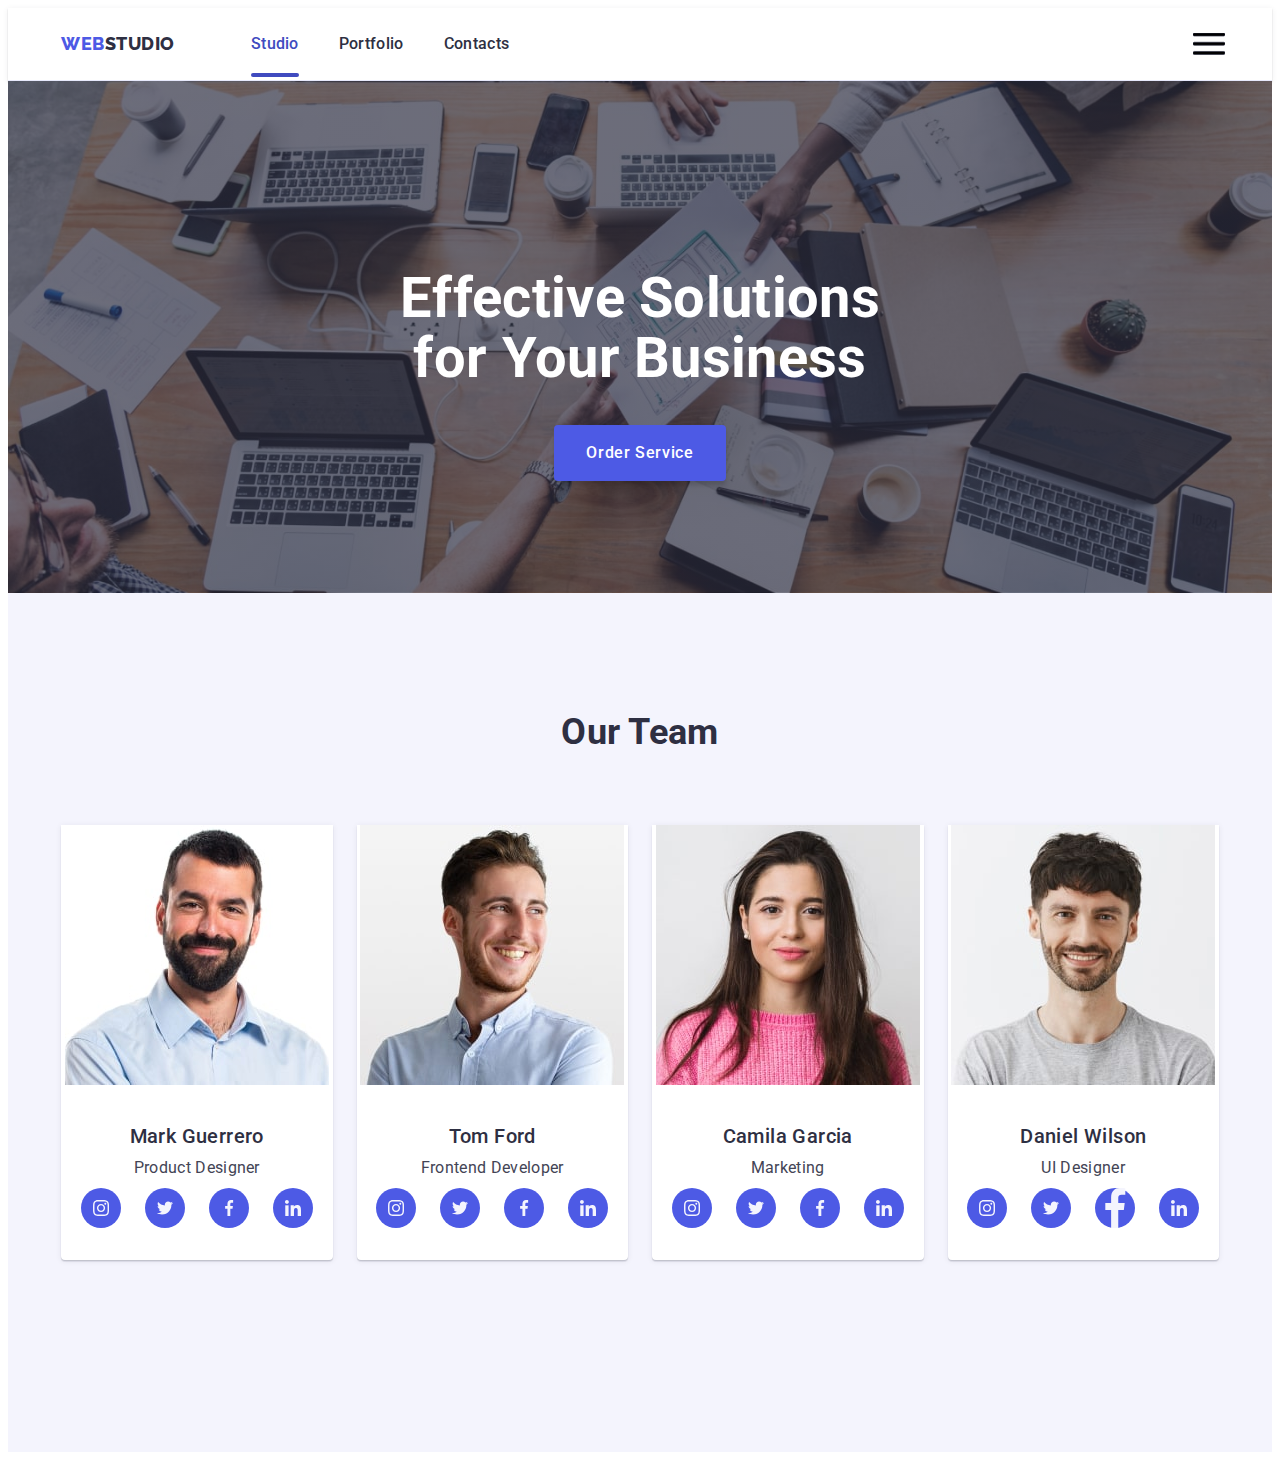
==== index.html @ 3ee85181 "media css" ====
<!DOCTYPE html>
<html lang="en">
    <head>
        <meta charset="UTF-8">
        <meta http-equiv="X-UA-Compatible" content="IE=edge">
        <meta name="viewport" content="width=device-width, initial-scale=1.0">
        <title>WebStudio</title>
        <link rel="stylesheet" href="https://cdnjs.cloudflare.com/ajax/libs/modern-normalize/1.1.0/modern-normalize.min.css" integrity="sha512-wpPYUAdjBVSE4KJnH1VR1HeZfpl1ub8YT/NKx4PuQ5NmX2tKuGu6U/JRp5y+Y8XG2tV+wKQpNHVUX03MfMFn9Q==" crossorigin="anonymous" referrerpolicy="no-referrer">
        <link rel="preconnect" href="https://fonts.googleapis.com">
        <link rel="preconnect" href="https://fonts.gstatic.com" crossorigin>
        <link href="https://fonts.googleapis.com/css2?family=Raleway:wght@800&family=Roboto:wght@400;500;700;900&display=swap"
        rel="stylesheet">
        <link rel="stylesheet" href="./css/stayle.css">
        <link rel="stylesheet" href="./css/media.css">
    </head>
    <body>
    <header class="header">
        <div class="conteiner">
        <nav class="header-menu">
        <a href="./index.html" class="logo link">WEB<span class="logo-second">STUDIO</span></a>
        
        <ul class="header-nav list">
            <li class="header-item"><a href="./index.html" class="header-link link current">Studio</a></li>
            <li class="header-item"><a href="./portfolio.html" class="header-link link">Portfolio</a></li>
            <li class="header-item"><a href="" class="header-link link">Contacts</a></li>
        </ul>
        </nav>
        <address class="address-list">
            <ul class="header-address list">
                <li class="address-link"><a href="mailto:info@devstudio.com" class="address link">info@devstudio.com</a></li>
                <li class="address-link"><a href="tel:+110001111111" class="address link">+11 (000) 111-11-11</a></li>
            </ul>
       
        </address>

        <button type="button" class="mobile-menu-open js-open-menu" aria-expanded="false" aria-controls="mobile-menu">
            <svg class="mobile-menu-open-icon" width="32px" height="22px">
                <use href="./images/symbol-defs.svg#icon-menu-hamburger"></use>
            </svg>
        </button>
    </div>

    <div class="mobile-menu js-menu-container">
        <div class="mobile-menu-container">
            <button class="close-modal js-close-menu">
                <svg class="icon-close" width="8px" height="8px">
                    <use href="./images/symbol-defs.svg#icon-close-black-18dp-2-1"></use>
                </svg>
            </button>
            <ul class="mobile-nav list">
                <li class="mobile-nav-list">
                    <a href="./index.html" class="mobile-nav-link">Studio</a>
                </li>
                <li class="mobile-nav-list">
                    <a href="./portfolio.html" class="mobile-nav-link">Portfolio</a>
                </li>
                <li class="mobile-nav-list">
                    <a href="#" class="mobile-nav-link">Contacts</a>
                </li>
            </ul>
            <div class="mobile-nav-contacts">
                <ul class="mobile-nav-contacts-link list">
                    <li class="mobile-nav-contacts-link-item">
                        <a href="tel:+11(000)111-11-11" class="mobile-nav-phone-link">+11 (000) 111-11-11</a>
                    </li>
                    <li class="mobile-nav-contacts-link-item">
                        <a href="maito:info@devstudio.com" class="mobile-nav-email-link">info@devstudio.com</a>
                    </li>
                </ul>
                <ul class="mobile-nav-social list">
                    <li class="mobile-nav-social-icon">
                        <a href="#" class="mobile-nav-social-link"><svg class="mobile-nav-social-img">
                                <use href="./images/symbol-defs.svg#icon-instagram"></use>
                            </svg></a>
                    </li>
                    <li class="mobile-nav-social-icon">
                        <a href="#" class="mobile-nav-social-link"><svg class="mobile-nav-social-img">
                                <use href="./images/symbol-defs.svg#icon-twitter"></use>
                            </svg></a>
                    </li>
                    <li class="mobile-nav-social-icon">
                        <a href="#" class="mobile-nav-social-link"><svg class="mobile-nav-social-img">
                                <use href="./images/symbol-defs.svg#icon-facebook"></use>
                            </svg></a>
                    </li>
                    <li class="mobile-nav-social-icon">
                        <a href="#" class="mobile-nav-social-link"><svg class="mobile-nav-social-img">
                                <use href="./images/symbol-defs.svg#icon-linkedin"></use>
                            </svg></a>
                    </li>
                </ul>
            </div>
        </div>
       </header>
       <!-- Hero section-->
       <main>
         
        <section class="hero">
            <div class="conteiner hero-conteiner">
             <h1 class="hero-title">Effective Solutions for Your Business</h1>
         <button type="button" data-modal-open class="btn">Order Service</button>
        </div>
        </section>
        <!-- Hero section-->

        <!-- Section 1 -->
  <!-- <section class="features">
    <div class="conteiner">
            <h2 class="visually-hidden">Features</h2>
        <ul class="feature list">
            <li class="feature-list">
               <div class="feature-icon">
                <svg class="feature-icom-list"  width="64" height="64">
                   <use href="./images/symbol-defs.svg#icon-antenna"></use>
               </svg></div> 
                <h3 class="subtitle">Strategy</h3>
                  <p class="text">Our goal is to identify the business
                   problem to walk away with the perfect and creative solution.</p>
            </li>
            <li class="feature-list">
               <div class="feature-icon">
                 <svg class="feature-icom-list" width="64" height="64">
                   <use href="./images/symbol-defs.svg#icon-clock"></use>
                 </svg></div>
                <h3 class="subtitle">Punctuality</h3>
                  <p class="text">Bring the key message to the brand's audience for the best price within the shortest possible time.</p>
                </li>
            <li class="feature-list">
               <div class="feature-icon">
                <svg class="feature-icom-list"  width="64" height="64">
                   <use href="./images/symbol-defs.svg#icon-diagram-1"></use>
                 </svg></div>
                <h3 class="subtitle">Diligence</h3>
                  <p class="text">Research and confirm brands that present the strongest digital growth opportunities and minimize risk.</p>
            </li>
            <li class="feature-list">
               <div class="feature-icon">
                <svg class="feature-icom-list"  width="64" height="64">
                   <use href="./images/symbol-defs.svg#icon-astronaut"></use>
                 </svg></div>
                <h3 class="subtitle">Technologies</h3>
                  <p class="text">Design practice focused on digital experiences. We bring forth a deep passion for problem-solving.</p>
            </li>
        </ul>
    </div>
</section> -->
        <!-- /Section 1 -->

        <!-- Section 2 -->
        <!-- <section class="functions">
            <div class="conteiner">
    <h2 class="title">What are we doing</h2>
    <ul class="functions-list list">
        <li>
            <img 
                srcset="./images/img-1-section-2-2x.jpg 2x"
                src="./images/img-1-section-2.jpg"
                alt="Screen"
                width="360"
                height="300">
        </li>

        <li>
            <img 
                srcset="./images/img-2-section-2-2x.jpg 2x"
                src="./images/img-2-section-2.jpg"
                alt="Chat"
                width="360"
                height="300">
        </li>
        <li>
            <img 
                srcset="./images/img-3-section-2-2x.jpg 2x"
                src="./images/img-3-section-2.jpg" 
                alt="Laptop"
                width="360"
                height="300">
        </li>
    </ul>
</div>
</section> -->
 <!-- /Section 2 -->
  
 <!-- Sectiom 3 -->
<section class="team">
    <div class="conteiner conteiner-sm">
<h2 class="team-title">Our Team</h2>
  <ul class="team-list list">

    <li class="team-item">
        <img
        srcset="./images/img-team-Marc.jpg 1x,
         ./images/img-team-Marc-2x 2x"
        src="./images/img-team-Marc.jpg"
        alt="Marc"
        width="264">
       <div class="team-sizes">
        <h3 class="subtitle">Mark Guerrero</h3>
        <p class="text">Product Designer</p>

        <ul class="social-list list">
            <li class="social-list-item">
                <a href="" class="social-list-link">
                    <svg class="social-list-icon" width="16" height="16">
                        <use href="./images/symbol-defs.svg#icon-instagram"></use>
                    </svg>
                </a>
            </li>
            <li class="social-list-item">
                <a href="" class="social-list-link">
                    <svg class="social-list-icon" width="16" height="16">
                        <use href="./images/symbol-defs.svg#icon-twitter"></use>
                    </svg>
                </a>
            </li>
            <li class="social-list-item">
                <a href="" class="social-list-link">
                    <svg class="social-list-icon" width="16" height="16">
                        <use href="./images/symbol-defs.svg#icon-facebook"></use>
                    </svg>
                </a>
            </li>
            <li class="social-list-item">
                <a href="" class="social-list-link">
                    <svg class="social-list-icon" width="16" height="16">
                        <use href="./images/symbol-defs.svg#icon-linkedin"></use>
                    </svg>
                </a>
            </li>
        </ul>
    </div>
    </li>

    <li class="team-item">
        <img
        srcset="./images/img-team-Tom.jpg 1x,
         ./images/img-team-Tom-2x.jpg 2x"
         src="./images/img-team-Tom.jpg" alt="Tom" width="264">
        <div class="team-sizes">
            <h3 class="subtitle">Tom Ford</h3>
        <p class="text">Frontend Developer</p>
       <ul class="social-list list">
            <li class="social-list-item">
                <a href="" class="social-list-link">
                    <svg class="social-list-icon" width="16" height="16">
                        <use href="./images/symbol-defs.svg#icon-instagram"></use>
                    </svg>
                </a>
            </li>
            <li class="social-list-item">
                <a href="" class="social-list-link">
                    <svg class="social-list-icon" width="16" height="16">
                        <use href="./images/symbol-defs.svg#icon-twitter"></use>
                    </svg>
                </a>
            </li>
            <li class="social-list-item">
                <a href="" class="social-list-link">
                    <svg class="social-list-icon" width="16" height="16">
                        <use href="./images/symbol-defs.svg#icon-facebook"></use>
                    </svg>
                </a>
            </li>
            <li class="social-list-item">
                <a href="" class="social-list-link">
                    <svg class="social-list-icon" width="16" height="16">
                        <use href="./images/symbol-defs.svg#icon-linkedin"></use>
                    </svg>
                </a>
            </li>
        </ul> 
    </div>
    </li>

    <li class="team-item">
        <img
        srcset="./images/img-team-Camila.jpg 1x,
         ./images/img-team-Camila-2x.jpg 2x"
         src="./images/img-team-Camila.jpg" alt="Camila" width="264">
        <div class="team-sizes">
            <h3 class="subtitle">Camila Garcia</h3>
        <p class="text">Marketing</p>
        <ul class="social-list list">
            <li class="social-list-item">
                <a href="" class="social-list-link">
                    <svg class="social-list-icon" width="16" height="16">
                        <use href="./images/symbol-defs.svg#icon-instagram"></use>
                    </svg>
                </a>
            </li>
            <li class="social-list-item">
                <a href="" class="social-list-link">
                    <svg class="social-list-icon" width="16" height="16">
                        <use href="./images/symbol-defs.svg#icon-twitter"></use>
                    </svg>
                </a>
            </li>
            <li class="social-list-item">
                <a href="" class="social-list-link">
                    <svg class="social-list-icon" width="16" height="16">
                        <use href="./images/symbol-defs.svg#icon-facebook"></use>
                    </svg>
                </a>
            </li>
            <li class="social-list-item">
                <a href="" class="social-list-link">
                    <svg class="social-list-icon" width="16" height="16">
                        <use href="./images/symbol-defs.svg#icon-linkedin"></use>
                    </svg>
                </a>
            </li>
        </ul>
    </div>
    </li>

    <li class="team-item">
        <img 
        srcset="./images/img-team-Daniel-2x.jpg 2x"
        src="./images/img-team-Daniel.jpg" alt="Daniel" width="264">
        <div class="team-sizes">
            <h3 class="subtitle">Daniel Wilson</h3>
            <p class="text">UI Designer</p>
           <ul class="social-list list">
            <li class="social-list-item">
                <a href="" class="social-list-link">
                    <svg class="social-list-icon" width="16" height="16">
                        <use href="./images/symbol-defs.svg#icon-instagram"></use>
                    </svg>
                </a>
            </li>
            <li class="social-list-item">
                <a href="" class="social-list-link">
                    <svg class="social-list-icon" width="16" height="16">
                        <use href="./images/symbol-defs.svg#icon-twitter"></use>
                    </svg>
                </a>
            </li>
            <li class="social-list-item">
                <a href="" class="social-list-link">
                    <svg class="social-list-icon"  width="104" height="56">
                        <use href="./images/symbol-defs.svg#icon-facebook"></use>
                    </svg>
                </a>
            </li>
            <li class="social-list-item">
                <a href="" class="social-list-link">
                    <svg class="social-list-icon" width="16" height="16">
                        <use href="./images/symbol-defs.svg#icon-linkedin"></use>
                    </svg>
                </a>
            </li>
        </ul>
        </div>
    </li>
    
  </ul>
</div>
  </section>
  <!-- /Sectiom 3 -->
  
  <!-- Section 4 -->
<!-- <section  class="section-customers">
    <div class="conteiner">
        <h2 class="title-customers">Customers</h2>
        <ul class="customers-list list">
            <li class="customers-logo">
                <a href="" class="customers-link" target="blank"
                rel="noopener nofollow noreferrer">
                <svg class="logo-link" width="104" height="56">
                    <use href="./images/symbol-defs.svg#icon-Logo1"></use>
                </svg></a>
            </li>
            <li class="customers-logo">
                <a href="" class="customers-link" target="blank"
                rel="noopener nofollow noreferrer">
                <svg class="logo-link" width="104" height="56">
                    <use href="./images/symbol-defs.svg#icon-Logo2"></use>
                </svg></a>
            </li>
            <li class="customers-logo">
                <a href="" class="customers-link" target="blank"
                rel="noopener nofollow noreferrer">
                <svg class="logo-link" width="104" height="56">
                    <use href="./images/symbol-defs.svg#icon-Logo3"></use>
                </svg></a>
            </li>
            <li class="customers-logo">
                <a href="" class="customers-link" target="blank"
                rel="noopener nofollow noreferrer">
                <svg class="logo-link" width="104" height="56">
                    <use href="./images/symbol-defs.svg#icon-Logo4"></use>
                </svg></a>
            </li>
            <li class="customers-logo">
                <a href="" class="customers-link" target="blank"
                rel="noopener nofollow noreferrer">
                <svg class="logo-link" width="104" height="56">
                    <use href="./images/symbol-defs.svg#icon-Logo5"></use>
                </svg></a>
            </li>
            <li class="customers-logo">
                <a href="" class="customers-link" target="blank"
                rel="noopener nofollow noreferrer">
                <svg class="logo-link" width="104" height="56">
                    <use href="./images/symbol-defs.svg#icon-Logo6"></use>
                </svg></a>
            </li>
        </ul>
    </div>
</section>  -->

   <!-- /Section 4 -->
</main>

<!-- <footer class="footer">
    <div class="conteiner footer-container">
       <div class="conteiner-footer-logo">

        <a href="./index.html" class="logo-footer link">WEB<span class="logo-footer-second link">STUDIO</span></a>
        <p class="footer-text">Increase the flow of 
            customers and sales for your business with
            digital marketing & growth solutions.</p>
        </div>
    <div class="social-media-footer">
        <p class="social-title">Social media</p>

          <ul class="social-list-footer list">
            <li class="social-footer-item">
                <a href="" class="social-footer-link">
                    <svg class="social-footer-icon" width="24" height="24">
                        <use href="./images/symbol-defs.svg#icon-instagram"></use>
                    </svg>
                </a>
            </li>
            <li class="social-footer-item">
                <a href="" class="social-footer-link">
                    <svg class="social-footer-icon" width="24" height="24">
                        <use href="./images/symbol-defs.svg#icon-twitter"></use>
                    </svg>
                </a>
            </li>
            <li class="social-footer-item">
                <a href="" class="social-footer-link">
                    <svg class="social-footer-icon" width="24" height="24">
                        <use href="./images/symbol-defs.svg#icon-facebook"></use>
                    </svg>
                </a>
            </li>
            <li class="social-footer-item">
                <a href="" class="social-footer-link">
                    <svg class="social-footer-icon" width="24" height="24">
                        <use href="./images/symbol-defs.svg#icon-linkedin"></use>
                    </svg>
                </a>
             </li>
           </ul>
          </div>
          <div class="footer-form-field">
          
            <p class="footer-form-title">Subscribe</p>
            
            <form class="footer-form">
                <input type="email"
                name="user-email"
                id="user-email"
                class="footer-form-input"
                placeholder="E-mail">
                <button type="submit"
                class="subscribe-submit">
            Subscribe
        <svg class="subscride-icon" width="24" height="24">
            <use href="./images/symbol-defs.svg#icon-icon-subscribe"></use>
        </svg></button>
        </form>
            </div>
          
         </div>
        
       </footer> -->
     <!-- <div class="backdrop is-hidden" data-modal>
        <div class="modal">
       <button type="button" data-modal-close class="modal-close">
        <svg class="icon-close" width="8" height="8">
            <use href="./images/symbol-defs.svg#icon-close-black-18dp-2-1"></use>
        </svg>
       </button>
    <p class="modal-title">Leave your contacts and we will call you back</p>
      <form class="modal-form form">

        <label class="form-label">
         <span class="modal-form-input-desc">Name</span>
         <span class="modal-input-wrapper">
          <input type="text"
          class="form-input"
          name="user-name"
          required
          minlength="2"
          pattern="^[a-zA-Zа-яА-ЯіІїЇ]+$">
          <svg class="form-input-icon" width="18" height="18">
            <use href="./images/symbol-defs.svg#icon-frame"></use>
           </svg></span>
       </label>

        <label class="form-label">
         <span class="modal-form-input-desc">Phone</span>
         <span class="modal-input-wrapper">
          <input type="tel"
           class="form-input"
           name="user-phone"
           pattern="[0-9]{3}-[0-9]{3}-[0-9]"
           title="xxx-xxx-xx-xx"
           required>
            <svg class="form-input-icon" width="18" height="18">
            <use href="./images/symbol-defs.svg#icon-phone-form"></use>
           </svg></span>
          
      </label>

       <label class="form-label">
        <span class="modal-form-input-desc">Email</span>
        <span class="modal-input-wrapper">
       <input type="email"
       class="form-input"
       name="user-email"
       required>
       <svg class="form-input-icon" width="18" height="18">
            <use href="./images/symbol-defs.svg#icon-email-form"></use>
           </svg></span>
        </label>

    <label class="modfl-form-field">
      <span class="modal-form-input-desc">Comment</span>
       <textarea
       name="user-message"
       class="modal-form-message"
       placeholder="Text input"></textarea>
    </label>
        
        <input id="user-policy" type="checkbox"
        class="modal-form-check visually-hidden"
        name="user-policy">
        <label for="user-policy"
        class="modal-form-check-desc">I accept the terms and conditions of the&nbsp;<a class="modal-police-box" href="#">Privacy Policy</a></label>

       <button type="submit" class="form-btn btn">Send</button>
    </form>
      
      </div>
    </div> -->
    <script src="./js/mobile-menu.js"></script>
     <script src="./js/modal.js"></script> 



    </body>
</html>
---- css/stayle.css ----
:root {
    --title-text-color: #2E2F42;
    --body-text-color: #434455;
    --active-color: #4D5AE5;
    --acsent-color: #404BBF;
    --white-text-color: #ffffff;
    --cornflawer-color: #E7E9FC;
    --cloud-color: #F4F4FD;
    --light-slate: #8E8F99;
    --success-color: #31D0AA;
    --dairy-color: #FCFCFC;
    --secondary-font: 'Raleway', sans-serif;
    --basic-margin-text: 8px;
    --basic-gap: 24px;
    --transition-main: 250ms;
}

h1,
h2,
h3,
h4,
h5,
h6,
p {
    margin: 0;
}

ul {
    margin: 0;
    padding: 0;
}

body {
    font-family: 'Roboto', sans-serif;
    background-color: var(--white-text-color);
    font-size: 16px;
    line-height: 1.5;
    letter-spacing: 0.02em;
    color: var(--title-text-color);
}

.conteiner {
    width: 100%;
    /* width: 1158px; */
    margin: 0 auto;
    padding-left: 15px;
    padding-right: 15px;
}

.list {
    list-style: none;
}

.link {
    text-decoration: none;
}

/* Header */

.header-link {
    color: var(--title-text-color);
    font-weight: 500;
    padding: 24px 0;
    position: relative;
    transition: color var(--transition-main) cubic-bezier(0.4, 0, 0.2, 1);
}

.header-link.current::after {
    content: '';
    width: 100%;
    height: 4px;
    background: var(--acsent-color);
    border-radius: 2px;
    position: absolute;
    bottom: 0;
    left: 0;
}

.header {
    background-color: var(--white-text-color);
    border-bottom: 1px solid var(--cornflawer-color);
    padding: 24px 0;
    box-shadow: 0px 2px 1px rgba(46, 47, 66, 0.08),
        0px 1px 1px rgba(46, 47, 66, 0.16),
        0px 1px 6px rgba(46, 47, 66, 0.08);
}

.header .conteiner {
    display: flex;
}

.header-menu {
    display: flex;
    align-items: center;
    margin-right: auto;
}

.header-nav,
.address-link {
    display: none;
  
}

.header-menu .logo {
    font-family: 'Raleway';
    font-weight: 800;
    font-size: 18px;
    line-height: 1.3;
    letter-spacing: 0.03em;
    text-transform: uppercase;
    color: var(--active-color);
    margin-right: 76px;
}

.logo-second {
    color: var(--title-text-color);
}

.header-item {}


.mobile-menu {
    position: fixed;
    width: 100%;
    height: 100%;
    top: 0;
    left: 0;
    z-index: 1000;
    padding: 40px;
    opacity: 0;
    visibility: hidden;
    pointer-events: none;
    background-color: var(--white-text-color);
    box-shadow: 0px 2px 1px rgba(46, 47, 66, 0.08),
      0px 1px 1px rgba(46, 47, 66, 0.16), 0px 1px 6px rgba(46, 47, 66, 0.08);
    transition: opacity var(--transition-main);
  }

  .close-modal {
    display: block;
    margin-left: auto;
    margin-bottom: 16px;
    border-radius: 50%;
    border: 1px solid rgba(0, 0, 0, 0.1);
  }
  
  .mobile-nav {
    margin-bottom: 284px;
  }

  .mobile-nav-list:not(:last-child) {
    margin-bottom: 40px;
  }

  .mobile-menu-open {
    display: block;
    margin-left: auto;
    border: none;
    background: transparent;
    width: 32px;
    height: 22px;
  }

  .mobile-menu-open-icon {
    stroke: var(--title-text-color);
  }

  .mobile-nav-link {
    color: var(--title-text-color);
    font-weight: 700;
    font-size: 36px;
    line-height: 1.11;
    text-transform: capitalize;
    text-decoration: none;
  }
  
  .mobile-nav-contacts {
    margin-top: auto;
  }
  
  .mobile-nav-phone-link {
    color: var(--active-color);
    font-weight: 500;
    font-size: 30px;
    line-height: 1.11;
    text-transform: capitalize;
    text-decoration: none;
  }
  
  .mobile-nav-phone-link:hover,
  .mobile-nav-phone-link:focus,
  .mobile-nav-phone-link:active {
    color: var(--acsent-color);
  }
  
  .mobile-nav-email-link {
    font-weight: 500;
    font-size: 20px;
    letter-spacing: 0.02em;
    line-height: 1.2;
      color: var(--body-text-color);
      text-decoration: none;
  }
  
  .mobile-nav-contacts-link-item:last-child {
    margin-top: 40px;
  }
  
  .mobile-nav-social {
    display: flex;
    align-items: center;
    margin-top: 48px;
    column-gap: 12%;
  }
  
  .mobile-nav-social-img {
    width: 24px;
    height: 24px;
    fill: var(--cloud-color);
  }
  
  .mobile-nav-social-icon {
    width: 40px;
    height: 40px;
  }
  
  .mobile-nav-social-link {
    display: flex;
    justify-content: center;
    align-items: center;
    background-color: var(--active-color);
    width: 100%;
    height: 100%;
    border-radius: 50%;
    transition: background-color var(--active-color);
  }
  
  .mobile-nav-social-link:hover,
  .mobile-nav-social-link:focus,
  .mobile-nav-social-link:active {
    background-color: var(--acsent-color);
  }
  
  .is-open {
    opacity: 1;
    visibility: visible;
    pointer-events: auto;
  }

/* Hero section */

.hero {
    background-color: var(--title-text-color);
    background-image: linear-gradient(rgba(46, 47, 66, 0.7), rgba(46, 47, 66, 0.7)),
        url(../images/bghero-mob.jpg);
    /* max-width: 1440px; */
    background-repeat: no-repeat;
    background-position: center;
    background-size: cover;
    padding-top: 112px;
    padding-bottom: 112px;
    margin-left: auto;
    margin-right: auto;
    /* padding: 188px 0; */
}

@media (min-device-pixel-ratio: 2),
(min-resolution: 192dpi),
(min-resolution: 2dppx) {
    .hero {
        background-image: linear-gradient(rgba(46, 47, 66, 0.7), rgba(46, 47, 66, 0.7)),
            url(../images/bghero-mob-2x.jpg);
    }
}

.hero-conteiner {}

.hero-title {
    max-width: 320px;
    /* width: 496px; */
    font-weight: 700;
    font-size: 36px;
    /* font-size: 56px; */
    line-height: 1.11;
    /* line-height: 1.07; */
    text-align: center;
    color: var(--white-text-color);
    margin-bottom: 72px;
    /* margin-bottom: 48px; */
    margin-right: auto;
    margin-left: auto;
}

/* Batton */

.btn {
    min-width: 169px;
    min-height: 56px;
    font-family: inherit;
    font-weight: 500;
    font-size: 16px;
    line-height: 1.5;
    display: flex;
    align-items: center;
    letter-spacing: 0.04em;
    background: var(--active-color);
    color: var(--white-text-color);
    cursor: pointer;
    box-shadow: 0px 4px 4px rgba(0, 0, 0, 0.15);
    border-radius: 4px;
    border: transparent;
    padding: 16px 32px;
    display: block;
    margin-right: auto;
    margin-left: auto;
    transition-property: background;
    transition-duration: var(--transition-main);
    transition-timing-function: cubic-bezier(0.4, 0, 0.2, 1);

}

.hero .btn:hover,
.hero .btn:focus {
    background: var(--acsent-color);
}

/* Section 1 */

.features {
    padding: 120px 0;
}

.features .conteiner {
    margin-left: auto;
    margin-right: auto;
}

.feature-icon {
    height: 112px;
    background-color: var(--cloud-color);
    display: flex;
    justify-content: center;
    align-items: center;
    border-radius: 4px;
    margin-bottom: var(--basic-margin-text);
}

.feature-icom-list {}

.visually-hidden {
    position: absolute;
    width: 1px;
    height: 1px;
    margin: -1px;
    border: 0;
    padding: 0;
    white-space: nowrap;
    clip-path: inset(100%);
    clip: rect(0 0 0 0);
    overflow: hidden;
}

.feature {
    display: flex;
    gap: var(--basic-gap);
}

.feature>.feature-list {
    flex-basis: calc(100% / 4);
}

.feature .subtitle {
    font-weight: 500;
    font-size: 20px;
    line-height: 1.2;
    color: var(--title-text-color);
    margin-bottom: var(--basic-margin-text);
}

.feature .text {
    color: var(--body-text-color);
}

/* Section 2 */

.functions {
    padding-bottom: 120px;
}

.functions-list {
    display: flex;
    gap: var(--basic-gap);
    max-width: 100%;
    height: auto;
}

.functions .title {
    margin-bottom: 72px;
    font-weight: 700;
    font-size: 36px;
    line-height: 1.1;
    text-align: center;
    letter-spacing: 0.02em;
    text-transform: capitalize;
    color: var(--title-text-color);
}

/* Section 3 */

.team {
    background-color: var(--cloud-color);
    padding-top: 96px;
    padding-bottom: 96px;
}

.conteiner-sm {
    width: 294px;
}

.team-title {
    margin-bottom: 72px;
    font-weight: 700;
    font-size: 36px;
    line-height: 1.11;
    text-align: center;
}

.team-list {
    width: 100%;
    display: flex;
    flex-wrap: wrap;
    text-align: center;
}

.team-item {
    background: var(--white-text-color);
    width: 100%; 
    margin-bottom: 72px;
    box-shadow: 0px 1px 6px rgba(46, 47, 66, 0.08), 0px 1px 1px rgba(46, 47, 66, 0.16), 0px 2px 1px rgba(46, 47, 66, 0.08);
    border-radius: 0px 0px 4px 4px;

}

.team-sizes {
    padding-top: 32px;
    padding-bottom: 32px;
}

.social-list {
    display: flex;
    justify-content: center;
    gap: var(--basic-gap);
}

.social-list-link {
    display: flex;
    justify-content: center;
    align-items: center;
    width: 40px;
    height: 40px;
    border-radius: 50%;
    background-color: var(--active-color);
    transition-property: background-color;
    transition-duration: var(--transition-main);
    transition-timing-function: cubic-bezier(0.4, 0, 0.2, 1);
}

.social-list-link:hover,
.social-list-link:focus {
    background-color: var(--acsent-color);
}

.social-list-icon {
    fill: var(--white-text-color);
}

.team-list .subtitle {
    margin-bottom: var(--basic-margin-text);
    font-weight: 500;
    font-size: 20px;
    line-height: 1.2;
    text-align: center;
    letter-spacing: 0.02em;
    color: var(--title-text-color);
}

.team-list .text {
    color: var(--body-text-color);
    margin-bottom: var(--basic-margin-text);
}

/* Section 4 */

.section-customers {
    padding-top: 120px;
    padding-bottom: 120px;
}

.conteiner {}

.title-customers {
    margin-bottom: 72px;
    font-weight: 700;
    font-size: 36px;
    line-height: 1.11;
    text-align: center;
    text-transform: capitalize;
}

.customers-list {
    display: flex;
    justify-content: center;
    align-items: center;
    gap: var(--basic-gap);
}

.customers-logo {
    width: 168px;
    height: 88px;
}

.customers-link {
    display: flex;
    justify-content: center;
    align-items: center;
    width: 100%;
    height: 100%;
    border: 1px solid var(--light-slate);
    border-radius: 4px;
    color: var(--light-slate);
    transition-property: border-color, color;
    transition-duration: var(--transition-main);
    transition-timing-function: cubic-bezier(0.4, 0, 0.2, 1);
}

.customers-link:is(:hover, :focus) {
    border-color: var(--acsent-color);
    color: var(--acsent-color)
}

.logo-link {
    fill: currentColor;
}

/* Footer */

.footer {
    background-color: var(--title-text-color);
    padding-top: 100px;
    padding-bottom: 100px;
}

.conteiner-footer-logo {}

.footer-container {
    display: flex;
}

.logo-footer {
    display: inline-block;
    font-family: 'Raleway';
    font-weight: 800;
    font-size: 18px;
    line-height: 1.3;
    letter-spacing: 0.03em;
    text-transform: uppercase;
    color: var(--active-color);
    margin-bottom: 16px;
}

.logo-footer-second {
    color: var(--cloud-color);
}

.footer-text {
    color: var(--cornflawer-color);
    max-width: 264px;
}

/* Footer social */

.social-media-footer {
    margin-left: 120px;
}

.social-title {

    font-family: 'Roboto';
    font-style: normal;
    font-weight: 500;
    font-size: 16px;
    line-height: 1.5;
    letter-spacing: 0.02em;
    color: var(--white-text-color);
    margin-bottom: 16px;
}

.social-list-footer {
    display: flex;
    justify-content: center;
    gap: 16px;
}

.social-footer-item {}

.social-footer-link {
    display: flex;
    justify-content: center;
    align-items: center;
    width: 40px;
    height: 40px;
    border-radius: 50%;
    background: rgba(255, 255, 255, 0.1);
    transition-property: background-color;
    transition-duration: var(--transition-main);
    transition-timing-function: cubic-bezier(0.4, 0, 0.2, 1);
}

.social-footer-link:hover,
.social-footer-link:focus {
    background-color: var(--success-color);
}

.social-footer-icon {
    position: relative;
    fill: var(--white-text-color);
}

/* Footer form */
.footer-form {
    display: flex;
    margin-left: 80px;
}

.footer-form-title {
    font-weight: 500;
    font-size: 16px;
    line-height: 1.5;
    color: var(--white-text-color);
    letter-spacing: 0.02em;
    margin-left: 80px;
    margin-bottom: 16px;
}

.footer-form-field {

    margin-left: 80px;
}

.footer-form-input {
    width: 264px;
    height: 40px;
    padding: 8px 212px 8px 16px;
    border: 1px solid rgba(255, 255, 255, 0.3);
    background-color: transparent;
    filter: drop-shadow(0px 4px 4px rgba(0, 0, 0, 0.15));
    border-radius: 4px;
    color: var(--white-text-color);
}

.footer-form-input::placeholder {
    font-weight: 400px;
    font-size: 12px;
    line-height: 2px;
    letter-spacing: 0.04em;
    color: rgba(255, 255, 255, 0.6);
}

.footer-form-input:focus {
    border-style: none;
}

.subscribe-submit {
    display: flex;
    flex-direction: row;
    justify-content: center;
    align-items: center;
    font-family: inherit;
    font-weight: 500;
    font-size: 16px;
    line-height: 1.5;
    letter-spacing: 0.04em;
    cursor: pointer;
    border: none;
    border-radius: 4px;
    margin-left: 24px;
    width: 165px;
    height: 40px;
    padding: 8px 24px;
    gap: 16px;
    color: var(--white-text-color);
    background-color: var(--active-color);
    transition: background 250ms cubic-bezier(0.4, 0, 0.2, 1);
}

.subscribe-submit:hover,
.subscribe-submit:focus {
    background: var(--acsent-color);

}


.subscride-icon {
    display: flex;
    align-items: center;
}


/* Portfolio */
/* Button */
.filters {
    padding-top: 96px;
    padding-bottom: 120px;
}

.conteiner-filters {}

.filters-list {
    display: flex;
    justify-content: center;
    gap: var(--basic-gap);
    margin-bottom: 72px;
}

.filters-item-btn {}

.text-btn {
    font-family: inherit;
    font-style: normal;
    font-weight: 500;
    font-size: 16px;
    line-height: 1.5;
    display: flex;
    align-items: center;
    text-align: center;
    letter-spacing: 0.04em;
    color: var(--acsent-color);
    background: var(--cloud-color);
    cursor: pointer;
    padding: 12px 24px;
    border: 1px solid var(--cornflawer-color);
    border-radius: 4px;
    transition-property: background, color, border-color, box-shadow;
    transition-duration: var(--transition-main);
    transition-timing-function: cubic-bezier(0.4, 0, 0.2, 1);
}

.text-btn:hover,
.text-btn:focus {
    background: var(--acsent-color);
    color: var(--white-text-color);
    border-color: var(--acsent-color);
    box-shadow: 0px 3px 1px rgba(0, 0, 0, 0.1), 0px 2px 1px rgba(0, 0, 0, 0.08), 0px 2px 2px rgba(0, 0, 0, 0.12);
}

/* Foto */
.portfolio {
    background: var(--white-text-color);
    display: flex;
    flex-wrap: wrap;
    row-gap: 48px;
    column-gap: 24px;
}

.portfolio-card {
    background: var(--white-text-color);
    width: calc((100% - 48px) / 3);
}

.portfolio-link {
    text-decoration: none;
    display: block;
    transition-property: box-shadow;
    transition-duration: var(--transition-main);
    transition-timing-function: cubic-bezier(0.4, 0, 0.2, 1);
}

.portfolio-link:is(:hover, :focus) {
    box-shadow: 0px 1px 6px rgba(46, 47, 66, 0.08), 0px 1px 1px rgba(46, 47, 66, 0.16), 0px 2px 1px rgba(46, 47, 66, 0.08);
}

.portfolio-foto {
    display: block;
    max-width: 100%;
    height: auto;
}

.portfolio-top-wrap {
    position: relative;
    overflow: hidden;
}

.portfolio-text-overlay {
    color: var(--cloud-color);
    background: var(--active-color);
    padding: 40px 32px 164px;
    position: absolute;
    line-height: 1.5;
    top: 0;
    left: 0;
    width: 100%;
    height: 100%;
    opacity: 0;
    transform: translateY(100%);
    transition-property: transform, opacity;
    transition-duration: var(--transition-main);
    transition-timing-function: cubic-bezier(0.4, 0, 0.2, 1);
}

.portfolio-link:hover .portfolio-text-overlay {
    transform: translateY(0);
    opacity: 1;
}

.portfolio-link:focus .portfolio-text-overlay {
    transform: translateY(0);
    opacity: 1;
    box-shadow: 0px 1px 6px rgba(46, 47, 66, 0.08), 0px 1px 1px rgba(46, 47, 66, 0.16), 0px 2px 1px rgba(46, 47, 66, 0.08);
}

.card-text {
    padding: 32px 16px;
    border: 1px solid var(--cornflawer-color);
    border-top: none;
}

.portfolio-title {
    font-weight: 500;
    font-size: 20px;
    line-height: 1.2;
    color: var(--title-text-color);
    padding-left: 16px;
    margin-bottom: var(--basic-margin-text);
}

.card-text .text {
    color: var(--body-text-color);
}

/* Modal */
.backdrop {
    background-color: rgba(46, 47, 66, 0.4);
    position: fixed;
    top: 0;
    left: 0;
    width: 100%;
    height: 100%;
    visibility: visible;
    transition: opacity var(--transition-main) cubic-bezier(0.4, 0, 0.2, 1), visibility var(--transition-main) cubic-bezier(0.4, 0, 0.2, 1);
}

.modal {
    width: 408px;
    height: 584px;

    padding: 72px 24px 24px;
    background: var(--dairy-color);
    box-shadow: 0px 1px 1px rgba(0, 0, 0, 0.14), 0px 1px 3px rgba(0, 0, 0, 0.12), 0px 2px 1px rgba(0, 0, 0, 0.2);
    border-radius: 4px;
    position: absolute;
    top: 50%;
    left: 50%;
    transform: translate(-50%, -50%) scale(1);
    transition: transform var(--transition-main) cubic-bezier(0.4, 0, 0.2, 1);
}

.modal-close {
    width: 24px;
    height: 24px;
    top: 24px;
    right: 24px;
    display: flex;
    justify-content: center;
    align-items: center;
    margin-left: auto;
    cursor: pointer;
    border-radius: 50%;
    color: var(--white-text-color);
    background: var(--cornflawer-color);
    border: 1px solid rgba(0, 0, 0, 0.1);
    position: absolute;
    transition: background 250ms cubic-bezier(0.4, 0, 0.2, 1);
}

.modal-close:hover,
.modal-close:focus {
    background: var(--active-color);
}


.icon-close {
    fill: var(--title-text-color);
    transition: fill 250ms cubic-bezier(0.4, 0, 0.2, 1);
}

.modal-close:hover .icon-close,
.modal-closee:focus .icon-close {
    fill: var(--white-text-color);
}

.icon-close:focus {
    fill: currentColor
}

.is-hidden {
    opacity: 0;
    visibility: hidden;
    pointer-events: none;
}

.backdrop.is-hidden .modal {
    transform: translate(-50%, -50%) scale(0);
}

.modal-title {
    font-weight: 500;
    text-align: center;
    margin-bottom: 16px;
}

.modal-form {}

.form-label {
    display: block;
    margin-bottom: 8px;
}

.form-input::placeholder {
    text-transform: uppercase;
    color: var(--light-slate);
    font-size: 12px;
    line-height: 1.3;
}

.modal-form-input-desc {
    display: block;
    margin-bottom: 4px;
    color: var(--light-slate);
    font-size: 12px;
    line-height: 1.17;
    letter-spacing: 0, 04em;
}

.modal-input-wrapper {
    display: block;
    position: relative;
}

.form-input {
    width: 100%;
    height: 40px;
    font-size: 18px;
    color: #000;
    border: 1px solid rgba(33, 33, 33, 0.2);
    border-radius: 4px;
    box-sizing: border-box;
    padding-left: 42px;
    transition: border-color 250ms cubic-bezier(0.4, 0, 0.2, 1);
}

.form-input:focus {
    outline: none;
    border-color: var(--active-color);
}

.form-input:focus+.form-input-icon {
    fill: var(--active-color);

}

.form-input-icon {
    position: absolute;
    display: block;
    top: 11px;
    left: 16px;
    transition: fill 250ms cubic-bezier(0.4, 0, 0.2, 1);

}

.modal-form-message {
    display: block;
    width: 100%;
    height: 120px;
    padding: 8px 16px;
    resize: none;
    border: 1px solid rgba(33, 33, 33, 0.2);
    border-radius: 4px;
}

.modal-form-message:focus {
    outline: none;
    border-color: var(--active-color);
    transition: border-color cubic-bezier(0.4, 0, 0.2, 1);
}

.modal-form-check-desc {
    display: flex;
    align-items: center;
    font-size: 12px;
    line-height: 1.3;
    letter-spacing: 0.04em;
    color: #757575;
    margin-top: 16px;
    margin-bottom: 24px;
}

.modal-form-check-desc::before {
    display: block;
    content: '';
    width: 16px;
    height: 16px;
    border: 1.25px solid var(--title-text-color);
    border-radius: 2px;
    cursor: pointer;
    margin-right: 8px;
    transition: background 250ms cubic-bezier(0.4, 0, 0.2, 1), border-color 250ms cubic-bezier(0.4, 0, 0.2, 1), outline-color 250ms cubic-bezier(0.4, 0, 0.2, 1);
}

.modal-form-check:checked+.modal-form-check-desc::before {
    background: var(--acsent-color);
    border-color: 1.25px solid var(--acsent-color);
    border-radius: 2px;
    background-position: center;
    background-repeat: no-repeat;
    background-image: url(../images/click-svg.svg);
}

.modal-form-check:checked+.modal-form-check-desc::before {
    outline-color: var(--acsent-color);
}

.form-btn:hover,
.form-btn:focus {
    background: var(--acsent-color);

}

.modal-police-box {
    font-size: 12px;
    line-height: 1.3;
    letter-spacing: 0.04em;
    color: var(--active-color);
}
---- css/media.css ----
/* -----MEDIA (MIN-WIDTH: 480PX)----- */

@media screen and (min-width: 480px) {
    .conteiner {
        width: 428px;
    }

}


/* -----MEDIA (MIN-WIDTH: 768PX)----- */

@media screen and (min-width: 768px) {
    .conteiner {
        width: 768px;
    }

    .header-nav {
        display: flex;
        gap: 40px;
    }

    .header-link:hover,
    .header-link:focus {
        color: var(--acsent-color);
    }
    
    .header-link.current {
        color: var(--acsent-color);
    }
    
    .address-list {
        display: block;
        margin-left: auto;
    }
    
    .header-address {
        display: block;
        align-items: center;
        gap: 40px;
        margin-left: auto;
    }
    
    .address-link {
        margin-left: auto;
    }
    
    .address {
        font-style: normal;
        color: var(--body-text-color);
        margin-left: auto;
        transition-property: color;
        transition-duration: var(--transition-main);
        transition-timing-function: cubic-bezier(0.4, 0, 0.2, 1);
    }
    
    .address:hover,
    .address:focus {
        color: var(--acsent-color);
    }


    .hero {
        background-image: linear-gradient(rgba(46, 47, 66, 0.7), rgba(46, 47, 66, 0.7)),
                url(../images/bghero-tab.jpg);
    }

    @media (min-device-pixel-ratio: 2),
        (min-resolution: 192dpi),
        (min-resolution: 2dppx) {
        .hero {
        background-image: linear-gradient(rgba(46, 47, 66, 0.7), rgba(46, 47, 66, 0.7)),
        url(../images/bghero-tab-2x.jpg);
                    }
                }

                @media screen and (min-width: 768px), (max-width: 1157px) {
    .conteiner-sm {
        width:552px;
                }
            }

    .hero-title {
        max-width: 496px;
        font-size: 56px;
        line-height: 1.07;
        margin-bottom: 36px;
    }

    .team-list {
        /* display: flex;
        text-align: center;
        justify-content: center; */
        gap: var(--basic-gap);
        
    }

    .team-item {
        width: calc((100% - 24px) / 2);
}
}

/* -----MEDIA (MIN-WIDTH: 1158PX)----- */

@media screen and (min-width: 1158px) {
    .conteiner {
        width: 1158px;
    }

    .hero {
        padding-top: 188px;
        background-image: linear-gradient(rgba(46, 47, 66, 0.7), rgba(46, 47, 66, 0.7)),
                url(../images/bghero.jpg);
    }

        @media (min-device-pixel-ratio: 2),
        (min-resolution: 192dpi),
        (min-resolution: 2dppx) {
            .hero {
                background-image: linear-gradient(rgba(46, 47, 66, 0.7), rgba(46, 47, 66, 0.7)),
                    url(../images/bghero-2x.jpg);
            }
        }

    .team {
        padding-top: 120px;
        padding-bottom: 120px;
    }

    .team-item {
        width: calc((100% - 72px) / 4);
}

}
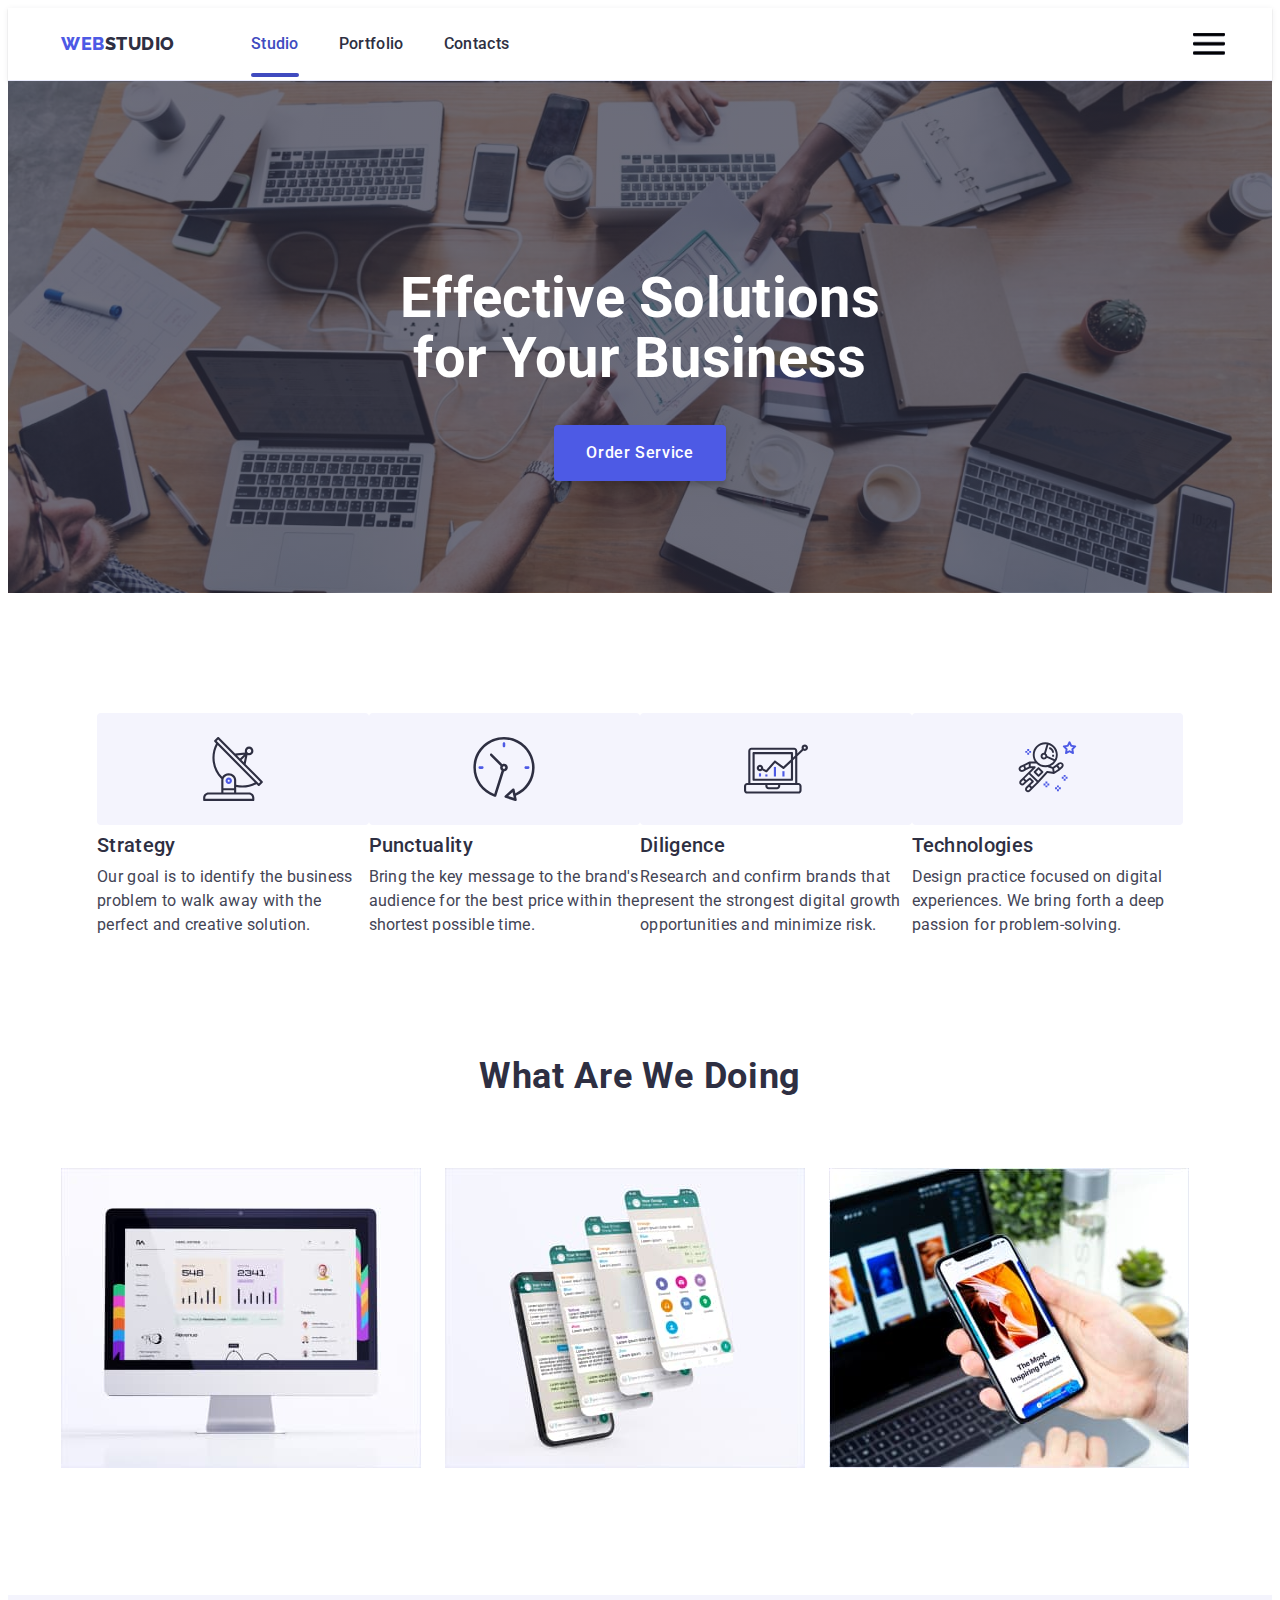
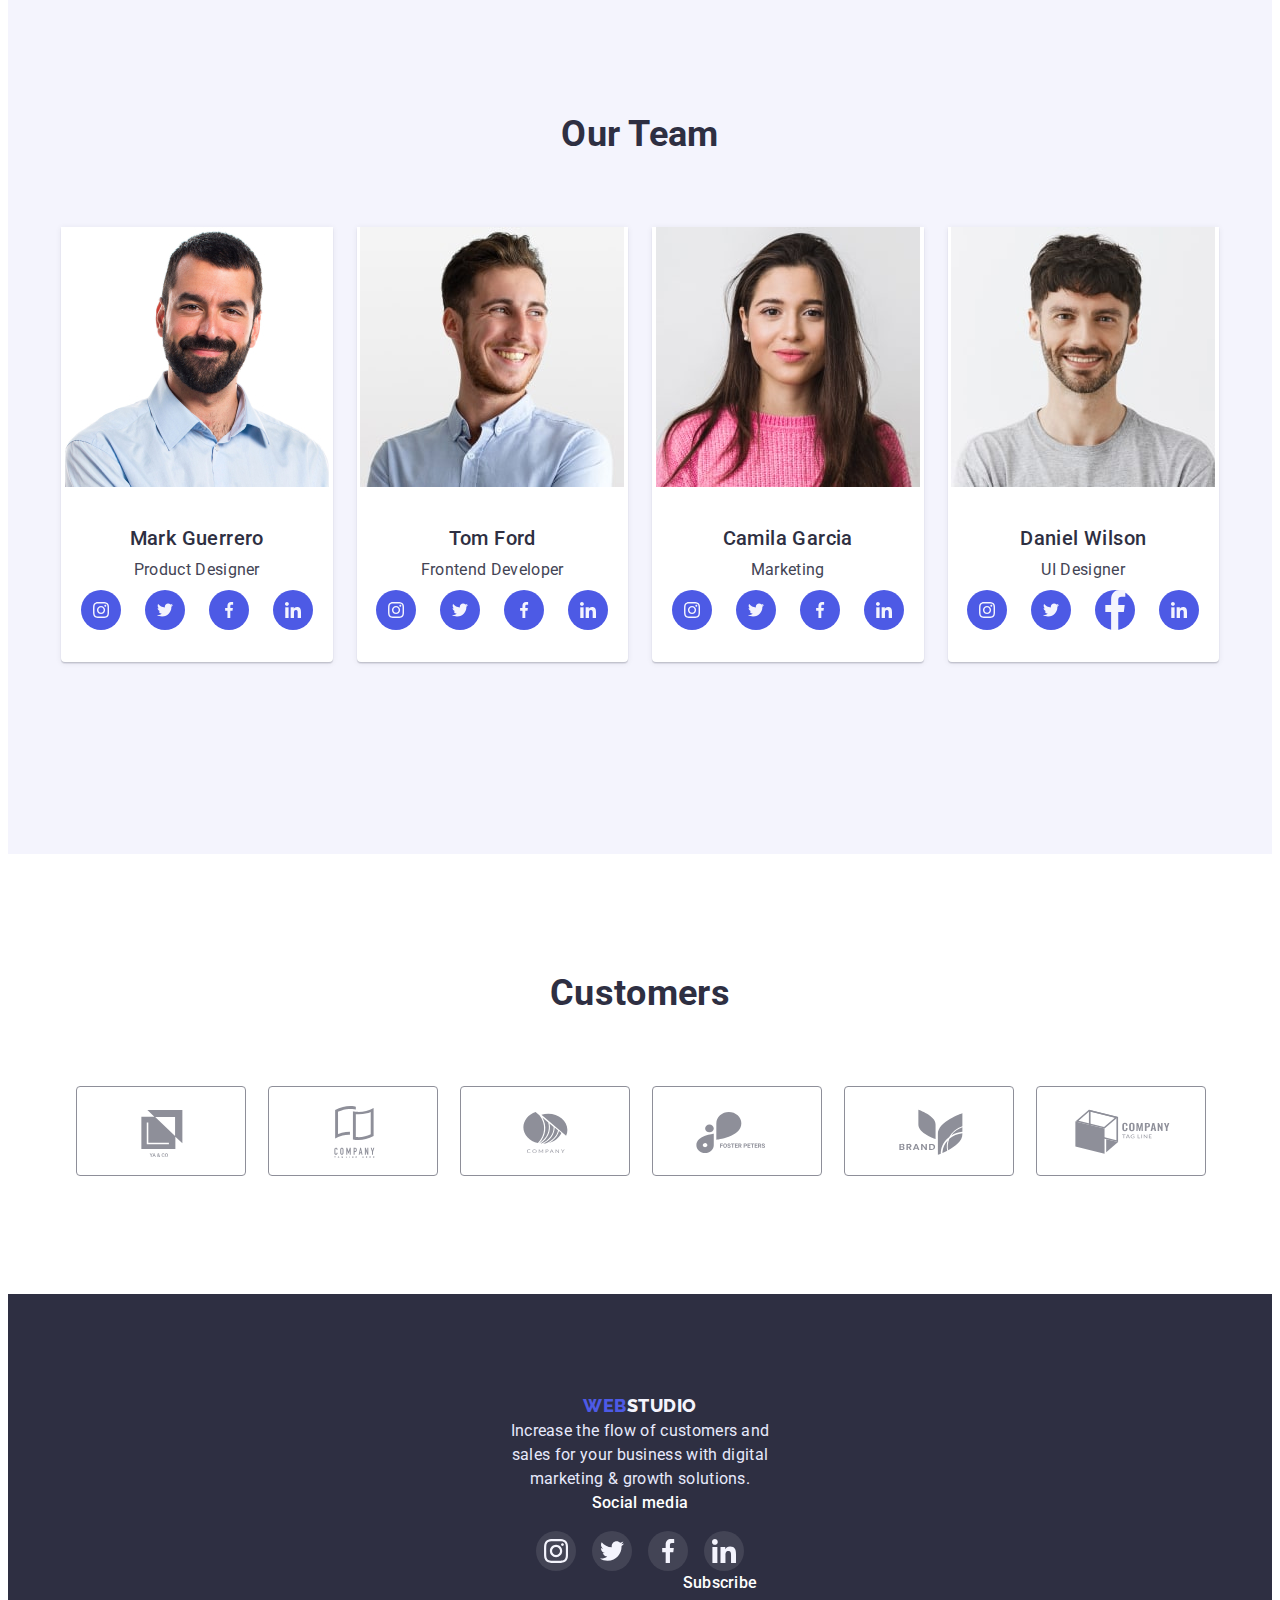
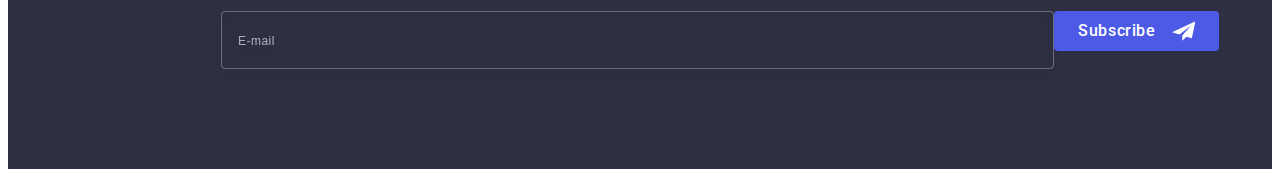
==== commit fa65798b: "adaptation of sections" ====
--- a/index.html
+++ b/index.html
@@ -104,8 +104,8 @@
         <!-- Hero section-->
 
         <!-- Section 1 -->
-  <!-- <section class="features">
-    <div class="conteiner">
+<section class="features">
+    <div class="conteiner conteiner-features">
             <h2 class="visually-hidden">Features</h2>
         <ul class="feature list">
             <li class="feature-list">
@@ -143,13 +143,13 @@
             </li>
         </ul>
     </div>
-</section> -->
+</section>
         <!-- /Section 1 -->
 
         <!-- Section 2 -->
-        <!-- <section class="functions">
+         <section class="functions">
             <div class="conteiner">
-    <h2 class="title">What are we doing</h2>
+    <h2 class="title title-functions">What are we doing</h2>
     <ul class="functions-list list">
         <li>
             <img 
@@ -178,7 +178,7 @@
         </li>
     </ul>
 </div>
-</section> -->
+</section>
  <!-- /Section 2 -->
   
  <!-- Sectiom 3 -->
@@ -189,9 +189,9 @@
 
     <li class="team-item">
         <img
-        srcset="./images/img-team-Marc.jpg 1x,
-         ./images/img-team-Marc-2x 2x"
-        src="./images/img-team-Marc.jpg"
+        srcset="./images/team-mark.jpg 1x,
+         ./images/team-mark-2x.jpg 2x"
+        src="./images/team-mark.jpg"
         alt="Marc"
         width="264">
        <div class="team-sizes">
@@ -359,8 +359,8 @@
   <!-- /Sectiom 3 -->
   
   <!-- Section 4 -->
-<!-- <section  class="section-customers">
-    <div class="conteiner">
+<section  class="section-customers">
+    <div class="conteiner conteiner-customers">
         <h2 class="title-customers">Customers</h2>
         <ul class="customers-list list">
             <li class="customers-logo">
@@ -407,12 +407,12 @@
             </li>
         </ul>
     </div>
-</section>  -->
+</section>
 
    <!-- /Section 4 -->
 </main>
 
-<!-- <footer class="footer">
+<footer class="footer">
     <div class="conteiner footer-container">
        <div class="conteiner-footer-logo">
 
@@ -476,8 +476,8 @@
           
          </div>
         
-       </footer> -->
-     <!-- <div class="backdrop is-hidden" data-modal>
+       </footer>
+     <div class="backdrop is-hidden" data-modal>
         <div class="modal">
        <button type="button" data-modal-close class="modal-close">
         <svg class="icon-close" width="8" height="8">
@@ -546,7 +546,7 @@
     </form>
       
       </div>
-    </div> -->
+    </div> 
     <script src="./js/mobile-menu.js"></script>
      <script src="./js/modal.js"></script> 
 
--- a/css/stayle.css
+++ b/css/stayle.css
@@ -30,6 +30,10 @@
     padding: 0;
 }
 
+image {
+    width: 100%;
+}
+
 body {
     font-family: 'Roboto', sans-serif;
     background-color: var(--white-text-color);
@@ -327,7 +331,7 @@
 /* Section 1 */
 
 .features {
-    padding: 120px 0;
+    padding: 96px;
 }
 
 .features .conteiner {
@@ -335,17 +339,14 @@
     margin-right: auto;
 }
 
+.conteiner-features,
+.conteiner-customers {
+    width: 426px;
+}
+
 .feature-icon {
-    height: 112px;
-    background-color: var(--cloud-color);
-    display: flex;
-    justify-content: center;
-    align-items: center;
-    border-radius: 4px;
-    margin-bottom: var(--basic-margin-text);
-}
-
-.feature-icom-list {}
+    display: none;
+}
 
 .visually-hidden {
     position: absolute;
@@ -362,11 +363,13 @@
 
 .feature {
     display: flex;
-    gap: var(--basic-gap);
+    flex-wrap: wrap;
+    justify-content: center;
+    row-gap: 72px;
 }
 
 .feature>.feature-list {
-    flex-basis: calc(100% / 4);
+    width: 100%;
 }
 
 .feature .subtitle {
@@ -383,26 +386,11 @@
 
 /* Section 2 */
 
-.functions {
-    padding-bottom: 120px;
-}
-
-.functions-list {
-    display: flex;
-    gap: var(--basic-gap);
-    max-width: 100%;
-    height: auto;
-}
-
-.functions .title {
-    margin-bottom: 72px;
-    font-weight: 700;
-    font-size: 36px;
-    line-height: 1.1;
-    text-align: center;
-    letter-spacing: 0.02em;
-    text-transform: capitalize;
-    color: var(--title-text-color);
+.functions {}
+
+.functions-list,
+.title-functions {
+    display: none;
 }
 
 /* Section 3 */
@@ -492,8 +480,8 @@
 /* Section 4 */
 
 .section-customers {
-    padding-top: 120px;
-    padding-bottom: 120px;
+    padding-top: 96px;
+    padding-bottom: 96px;
 }
 
 .conteiner {}
@@ -509,10 +497,14 @@
 
 .customers-list {
     display: flex;
-    justify-content: center;
-    align-items: center;
-    gap: var(--basic-gap);
-}
+    flex-wrap: wrap;
+    justify-content: center;
+    align-items: center; 
+    flex-basis: calc((100% - 16px) / 2);
+    row-gap: 72px;
+    column-gap: 16px;
+    
+} 
 
 .customers-logo {
     width: 168px;
@@ -553,11 +545,13 @@
 .conteiner-footer-logo {}
 
 .footer-container {
-    display: flex;
+    /* display: flex; */
+    flex-wrap: wrap;
+    text-align: center;
 }
 
 .logo-footer {
-    display: inline-block;
+    /* display: inline-block; */
     font-family: 'Raleway';
     font-weight: 800;
     font-size: 18px;
@@ -575,12 +569,15 @@
 .footer-text {
     color: var(--cornflawer-color);
     max-width: 264px;
+    margin: 0 auto;
 }
 
 /* Footer social */
 
 .social-media-footer {
     margin-left: 120px;
+    justify-content: center;
+    margin: 0 auto;
 }
 
 .social-title {
@@ -648,7 +645,8 @@
 }
 
 .footer-form-input {
-    width: 264px;
+    width: 100%;
+    /* width: 264px; */
     height: 40px;
     padding: 8px 212px 8px 16px;
     border: 1px solid rgba(255, 255, 255, 0.3);
@@ -683,7 +681,8 @@
     cursor: pointer;
     border: none;
     border-radius: 4px;
-    margin-left: 24px;
+    /* margin-left: 24px; */
+    margin: 0 auto;
     width: 165px;
     height: 40px;
     padding: 8px 24px;
--- a/css/media.css
+++ b/css/media.css
@@ -75,11 +75,21 @@
                     }
                 }
 
-                @media screen and (min-width: 768px), (max-width: 1157px) {
-    .conteiner-sm {
-        width:552px;
-                }
-            }
+    @media screen and (min-width: 768px), (max-width: 1157px) {
+    
+    .conteiner-features {
+        width: 766px; 
+    }
+
+    .feature>.feature-list {
+        flex-basis: calc(100% / 2);
+    }
+    
+    .conteiner-sm,
+    .conteiner-customers {
+        width: 582px;
+     }
+    }
 
     .hero-title {
         max-width: 496px;
@@ -98,6 +108,14 @@
 
     .team-item {
         width: calc((100% - 24px) / 2);
+}
+    .footer {
+        display: flex;
+        flex-wrap: wrap;
+        justify-content: center;
+        align-items: baseline;
+        column-gap: 24px;
+        row-gap: 72px;
 }
 }
 
@@ -123,7 +141,65 @@
             }
         }
 
-    .team {
+        .conteiner-features {
+            width: 1158px;
+        }
+
+        .feature-icon {
+            display: flex;
+            height: 112px;
+            background-color: var(--cloud-color);
+            justify-content: center;
+            align-items: center;
+            border-radius: 4px;
+            margin-bottom: var(--basic-margin-text);
+            gap: var(--basic-gap);
+        }
+
+        .feature-icom-list {
+           
+        }
+
+
+        .features {
+            padding: 120px 0;
+        }
+
+        .feature {
+            display: flex;
+        }
+
+        .feature>.feature-list {
+            flex-basis: calc((100% - 72px) / 4);
+            gap: var(--basic-gap);
+        }
+
+        .functions {
+            padding-bottom: 120px;
+        }
+        
+        .functions-list {
+            display: flex;
+            gap: var(--basic-gap);
+            max-width: 100%;
+            height: auto;
+        }
+        
+        .functions .title {
+            display: flex;
+            justify-content: center;
+            margin-bottom: 72px;
+            font-weight: 700;
+            font-size: 36px;
+            line-height: 1.1;
+            text-align: center;
+            letter-spacing: 0.02em;
+            text-transform: capitalize;
+            color: var(--title-text-color);
+        }
+
+    .team,
+    .section-customers {
         padding-top: 120px;
         padding-bottom: 120px;
     }
@@ -132,4 +208,10 @@
         width: calc((100% - 72px) / 4);
 }
 
+.customers-list {
+    display: flex;
+    justify-content: center;
+    align-items: center;
+    gap: var(--basic-gap);
+
 }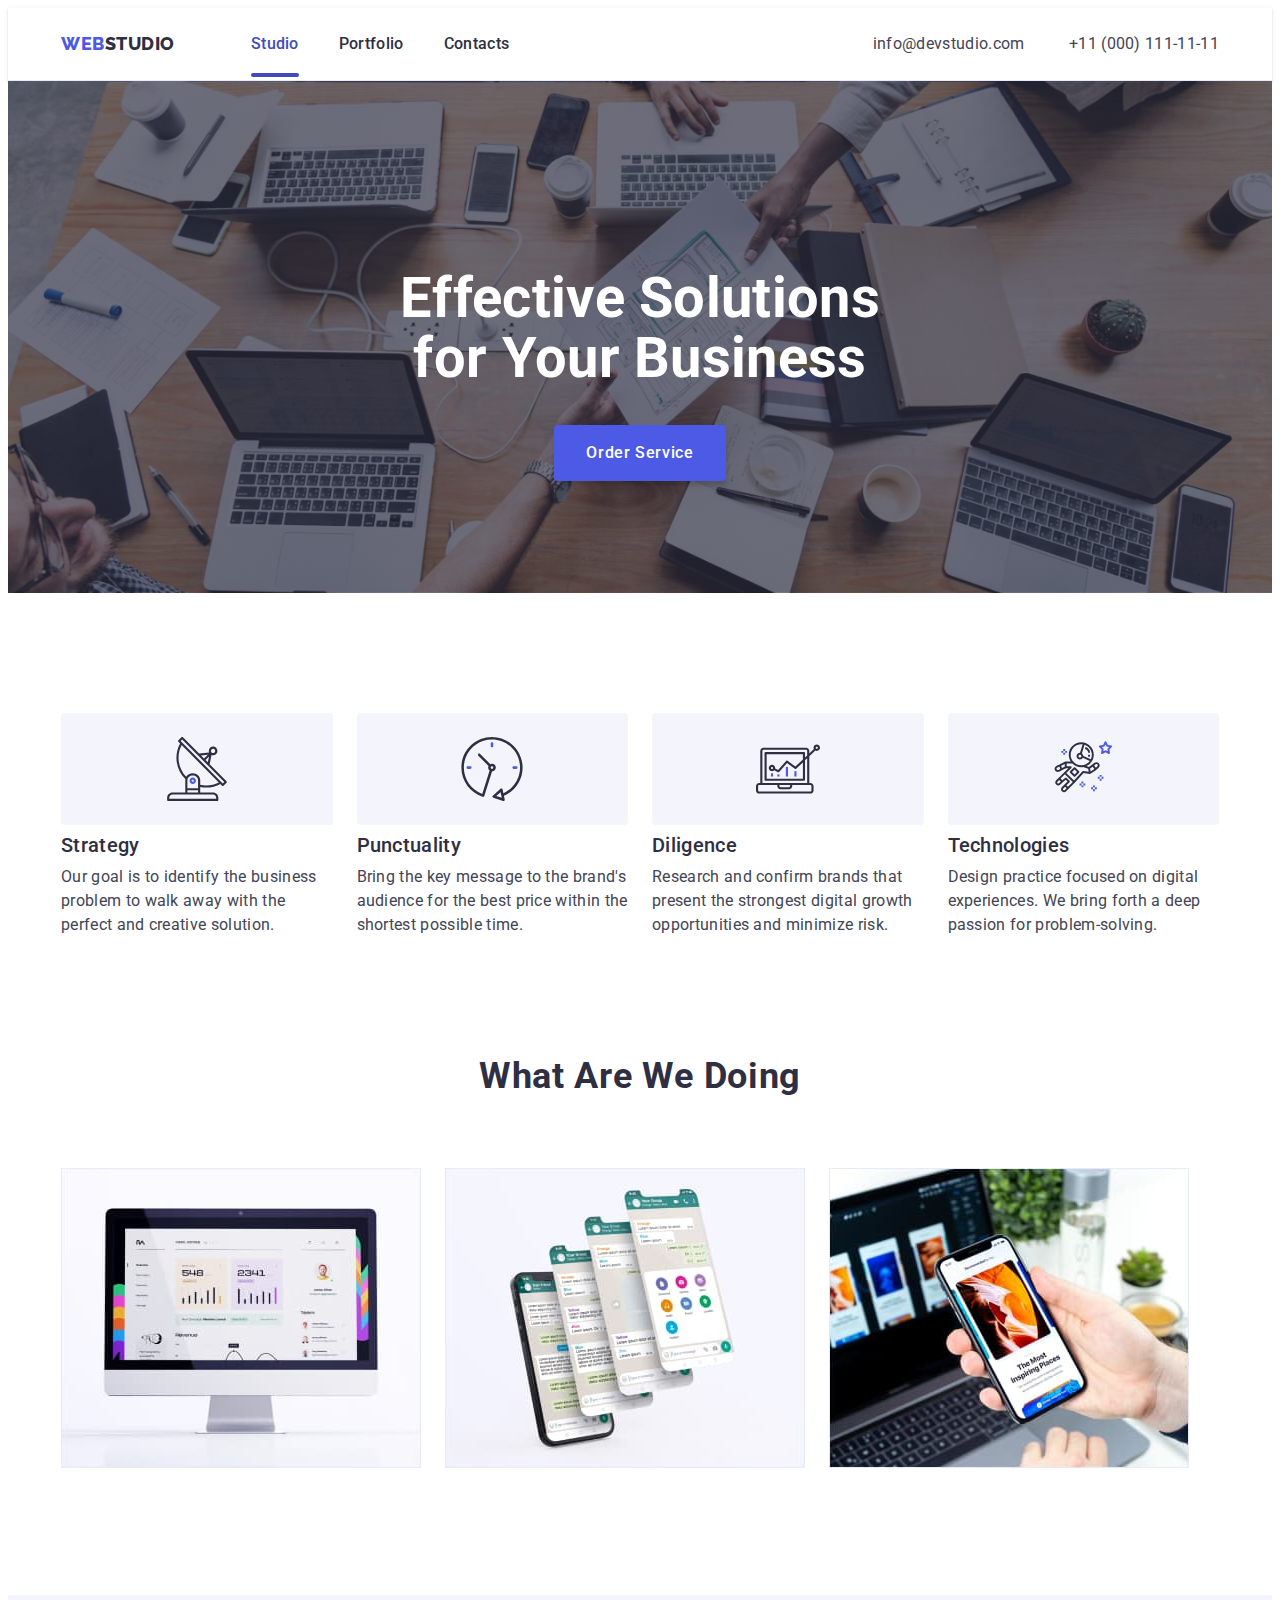
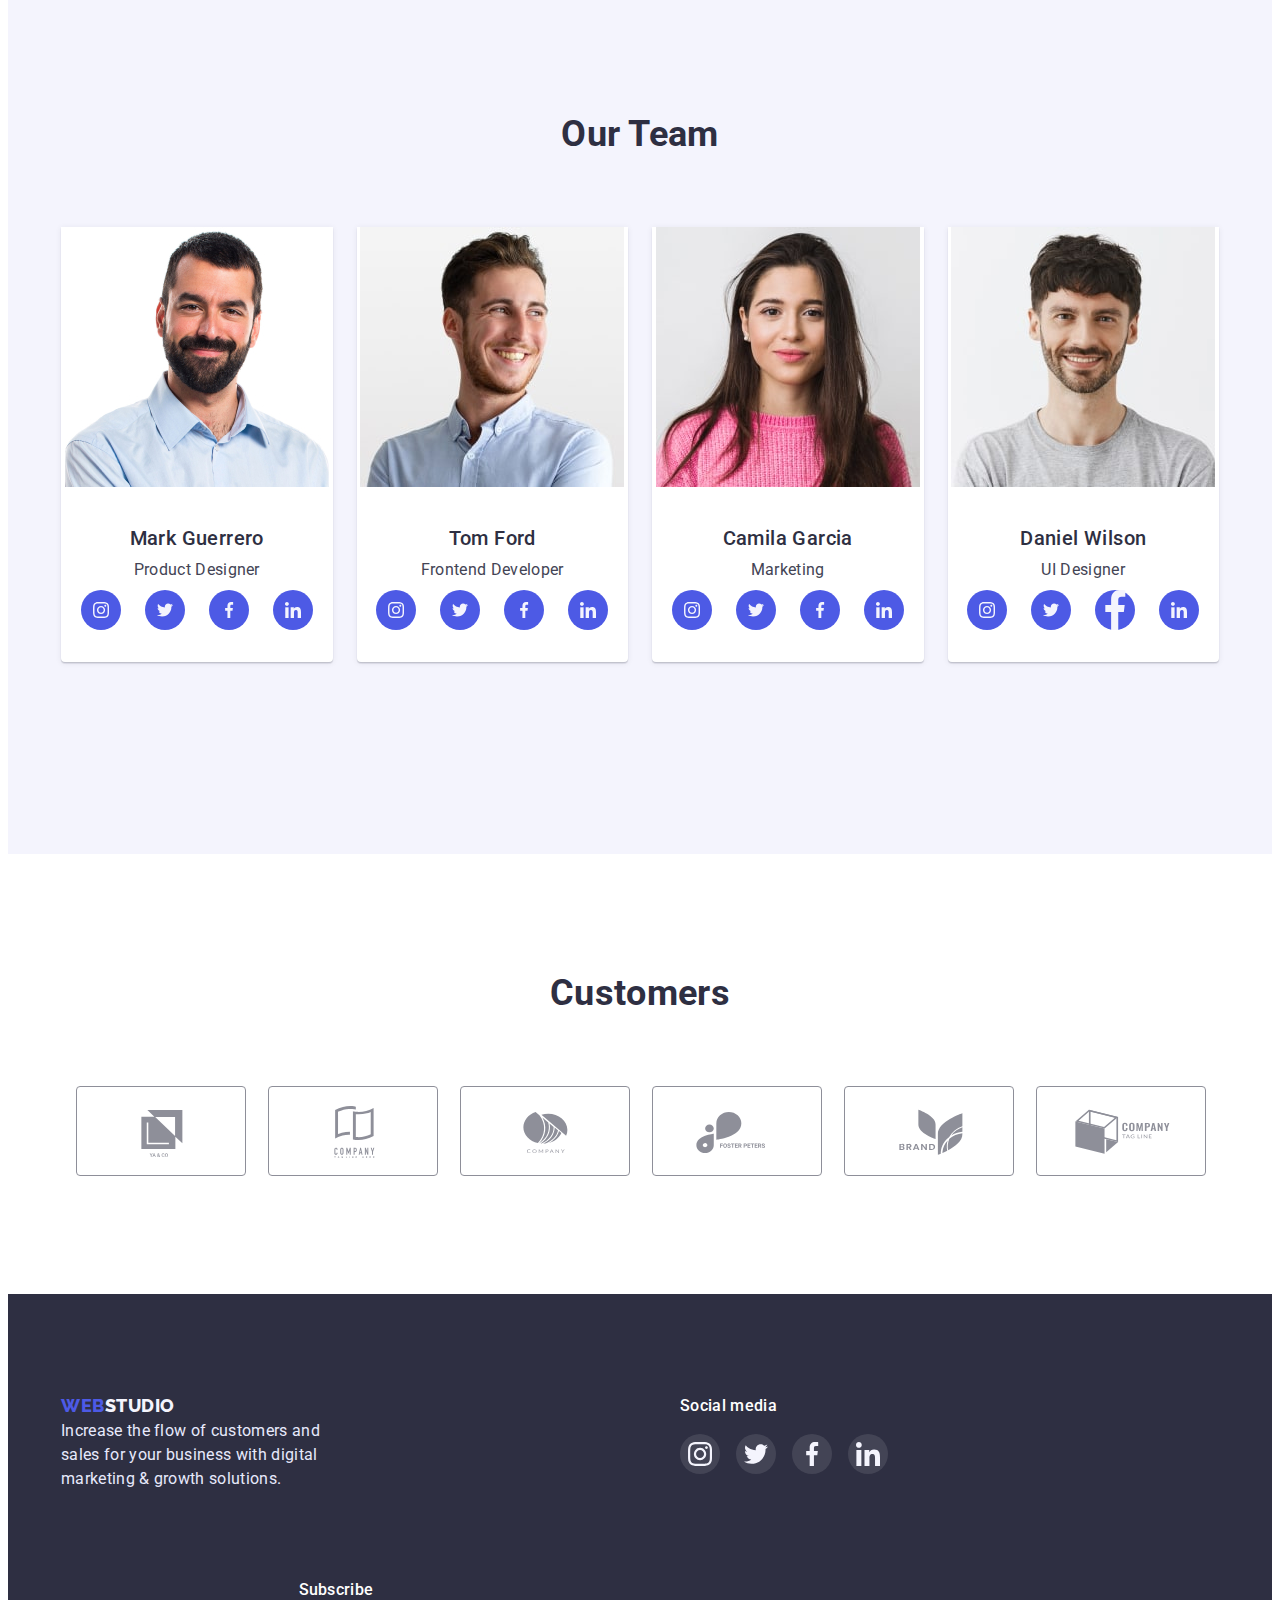
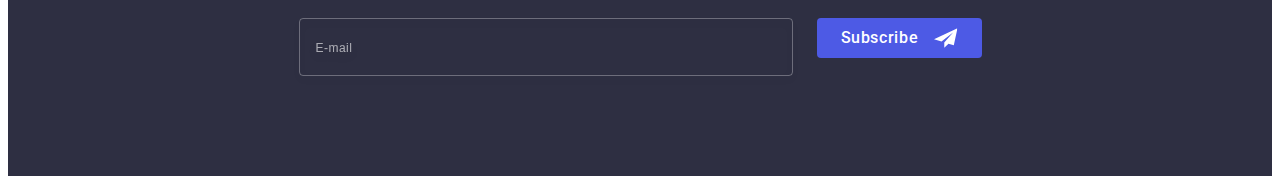
==== commit 0b873813: "media webstudio" ====
--- a/index.html
+++ b/index.html
@@ -413,7 +413,7 @@
 </main>
 
 <footer class="footer">
-    <div class="conteiner footer-container">
+    <div class="conteiner footer-container footer-cm">
        <div class="conteiner-footer-logo">
 
         <a href="./index.html" class="logo-footer link">WEB<span class="logo-footer-second link">STUDIO</span></a>
--- a/css/stayle.css
+++ b/css/stayle.css
@@ -99,11 +99,7 @@
     margin-right: auto;
 }
 
-.header-nav,
-.address-link {
-    display: none;
-  
-}
+
 
 .header-menu .logo {
     font-family: 'Raleway';
@@ -140,6 +136,19 @@
     transition: opacity var(--transition-main);
   }
 
+  .mobile-menu-container {
+    display: flex;
+    flex-wrap: wrap;
+    flex-direction: column;
+    width: 100%;
+    height: 100%;
+  }
+
+.header-nav,
+.address-link {
+    display: none;
+}
+
   .close-modal {
     display: block;
     margin-left: auto;
@@ -153,7 +162,7 @@
   }
 
   .mobile-nav-list:not(:last-child) {
-    margin-bottom: 40px;
+    margin-bottom: auto;
   }
 
   .mobile-menu-open {
@@ -545,7 +554,6 @@
 .conteiner-footer-logo {}
 
 .footer-container {
-    /* display: flex; */
     flex-wrap: wrap;
     text-align: center;
 }
@@ -624,9 +632,23 @@
 }
 
 /* Footer form */
-.footer-form {
-    display: flex;
-    margin-left: 80px;
+
+@media screen and(max-width: 767.8px) {
+
+    .footer-form {
+        /* display: flex; */
+        /* margin-left: 80px; */
+}
+    .conteiner-footer-logo,
+    .social-media-footer {
+        margin-bottom: 72px;
+    }
+
+    .subscribe-submit {
+        margin-top: 16px;
+        margin-left: auto;
+        margin-right: auto;
+    }
 }
 
 .footer-form-title {
@@ -635,18 +657,16 @@
     line-height: 1.5;
     color: var(--white-text-color);
     letter-spacing: 0.02em;
-    margin-left: 80px;
+    margin-left: 0;
+    /* margin-left: 80px; */
     margin-bottom: 16px;
 }
 
-.footer-form-field {
-
-    margin-left: 80px;
-}
+.footer-form-field {}
+
 
 .footer-form-input {
     width: 100%;
-    /* width: 264px; */
     height: 40px;
     padding: 8px 212px 8px 16px;
     border: 1px solid rgba(255, 255, 255, 0.3);
@@ -682,7 +702,7 @@
     border: none;
     border-radius: 4px;
     /* margin-left: 24px; */
-    margin: 0 auto;
+    /* margin: 0 auto; */
     width: 165px;
     height: 40px;
     padding: 8px 24px;
--- a/css/media.css
+++ b/css/media.css
@@ -12,6 +12,8 @@
 /* -----MEDIA (MIN-WIDTH: 768PX)----- */
 
 @media screen and (min-width: 768px) {
+    
+
     .conteiner {
         width: 768px;
     }
@@ -31,7 +33,8 @@
     }
     
     .address-list {
-        display: block;
+        display: flex;
+        /* display: block; */
         margin-left: auto;
     }
     
@@ -43,6 +46,7 @@
     }
     
     .address-link {
+        display: block;
         margin-left: auto;
     }
     
@@ -90,6 +94,18 @@
         width: 582px;
      }
     }
+    
+    @media screen and (min-width: 768px) {
+        .mobile-menu-open {
+            display: none;
+        }
+
+        .address-list {
+            display: flex;
+            align-items: center;
+
+        }
+    }
 
     .hero-title {
         max-width: 496px;
@@ -109,6 +125,10 @@
     .team-item {
         width: calc((100% - 24px) / 2);
 }
+.footer-cm {
+    width: 526;
+}
+
     .footer {
         display: flex;
         flex-wrap: wrap;
@@ -117,6 +137,45 @@
         column-gap: 24px;
         row-gap: 72px;
 }
+
+
+
+.footer-form {
+    display: flex;
+}
+
+.conteiner-footer-logo {
+    text-align: left;
+    margin-right: 24px;
+    margin-bottom: 72px;
+}
+
+.social-media-footer {
+    margin-bottom: 104px;
+}
+
+.footer-form-title {
+    font-weight: 500;
+    font-size: 16px;
+    line-height: 1.5;
+    color: var(--white-text-color);
+    letter-spacing: 0.02em;
+    margin-bottom: 16px;
+}
+
+.footer-form-input {
+    width: 264px;
+    margin-right: 24px;
+}
+
+.footer-container {
+    width: 526px;
+    display: flex;
+    flex-wrap: wrap;
+    justify-content: center;
+    text-align: left;
+    margin: 0 auto;
+ }
 }
 
 /* -----MEDIA (MIN-WIDTH: 1158PX)----- */
@@ -125,7 +184,10 @@
     .conteiner {
         width: 1158px;
     }
-
+    .address-link {
+        display: inline-flex;
+        margin-left: 40px;
+    }
     .hero {
         padding-top: 188px;
         background-image: linear-gradient(rgba(46, 47, 66, 0.7), rgba(46, 47, 66, 0.7)),
@@ -167,6 +229,7 @@
 
         .feature {
             display: flex;
+            gap: 24px;
         }
 
         .feature>.feature-list {
@@ -213,5 +276,7 @@
     justify-content: center;
     align-items: center;
     gap: var(--basic-gap);
+}
+
 
 }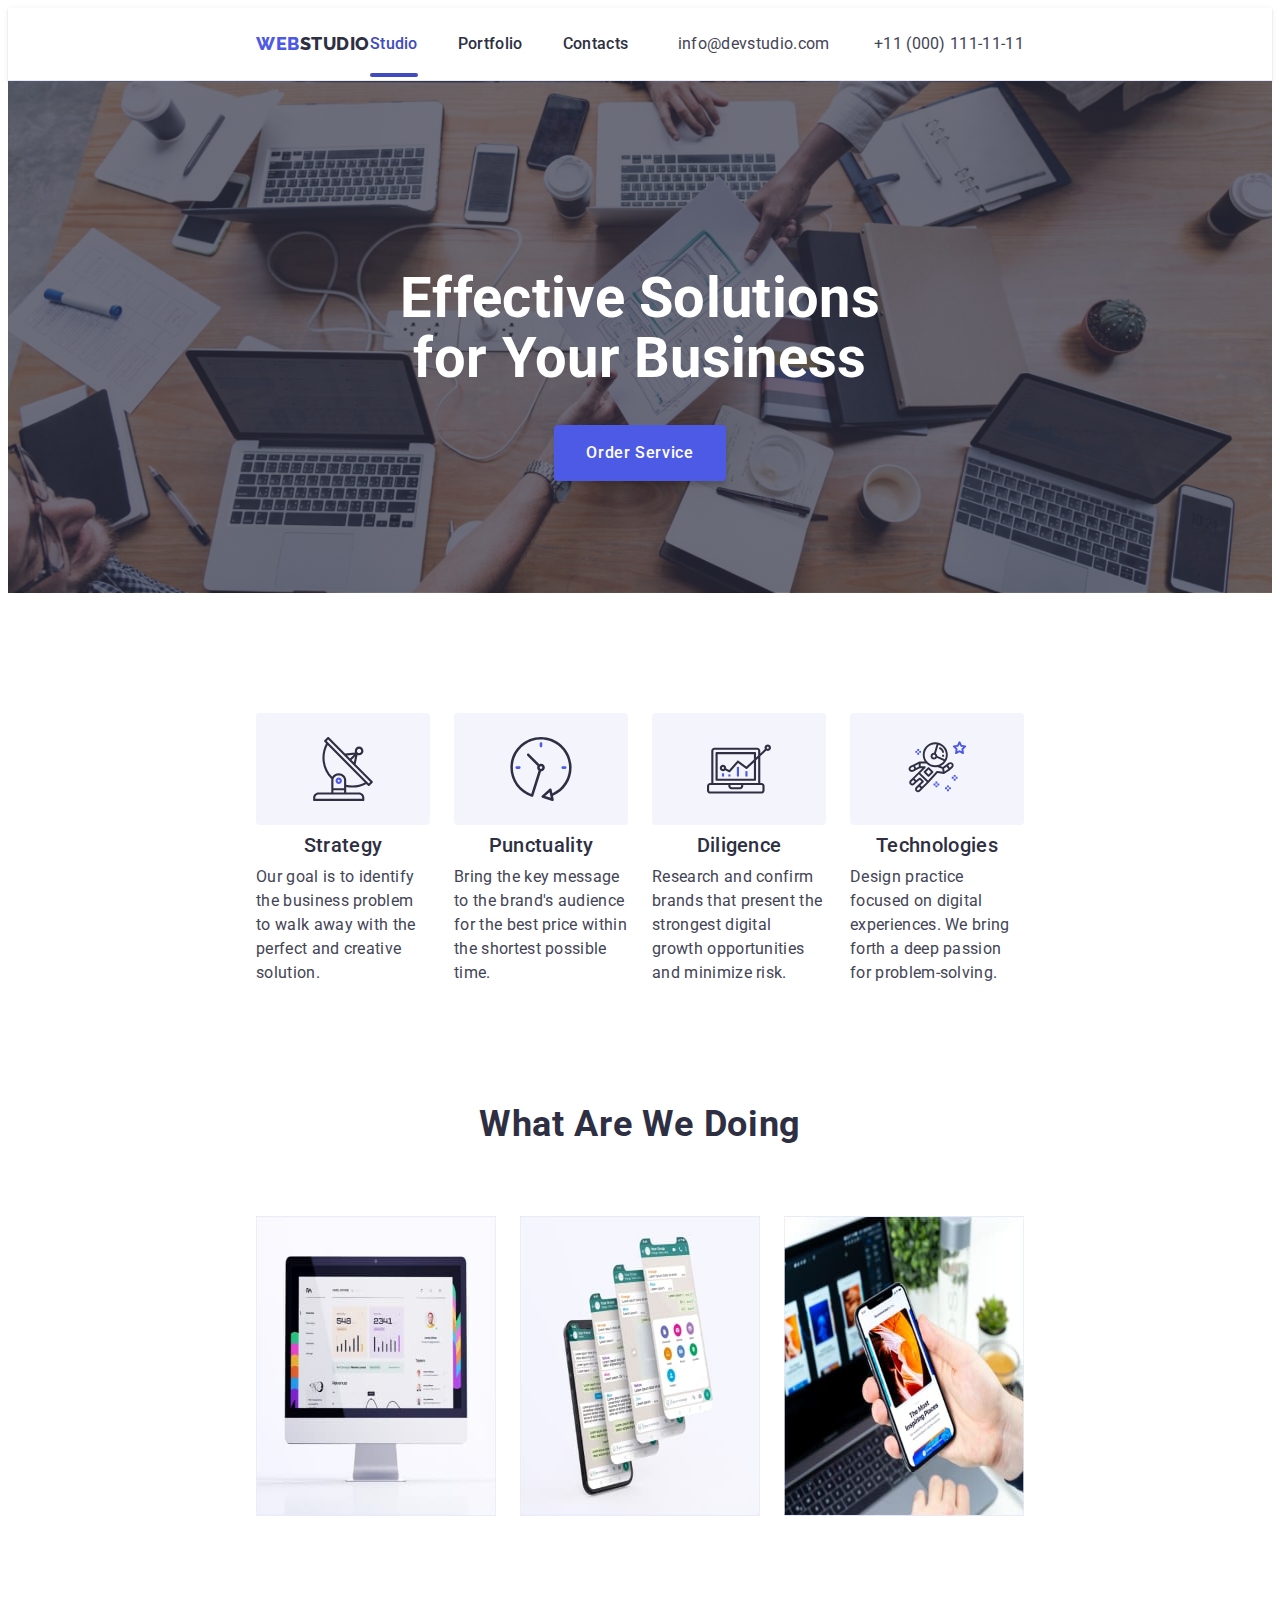
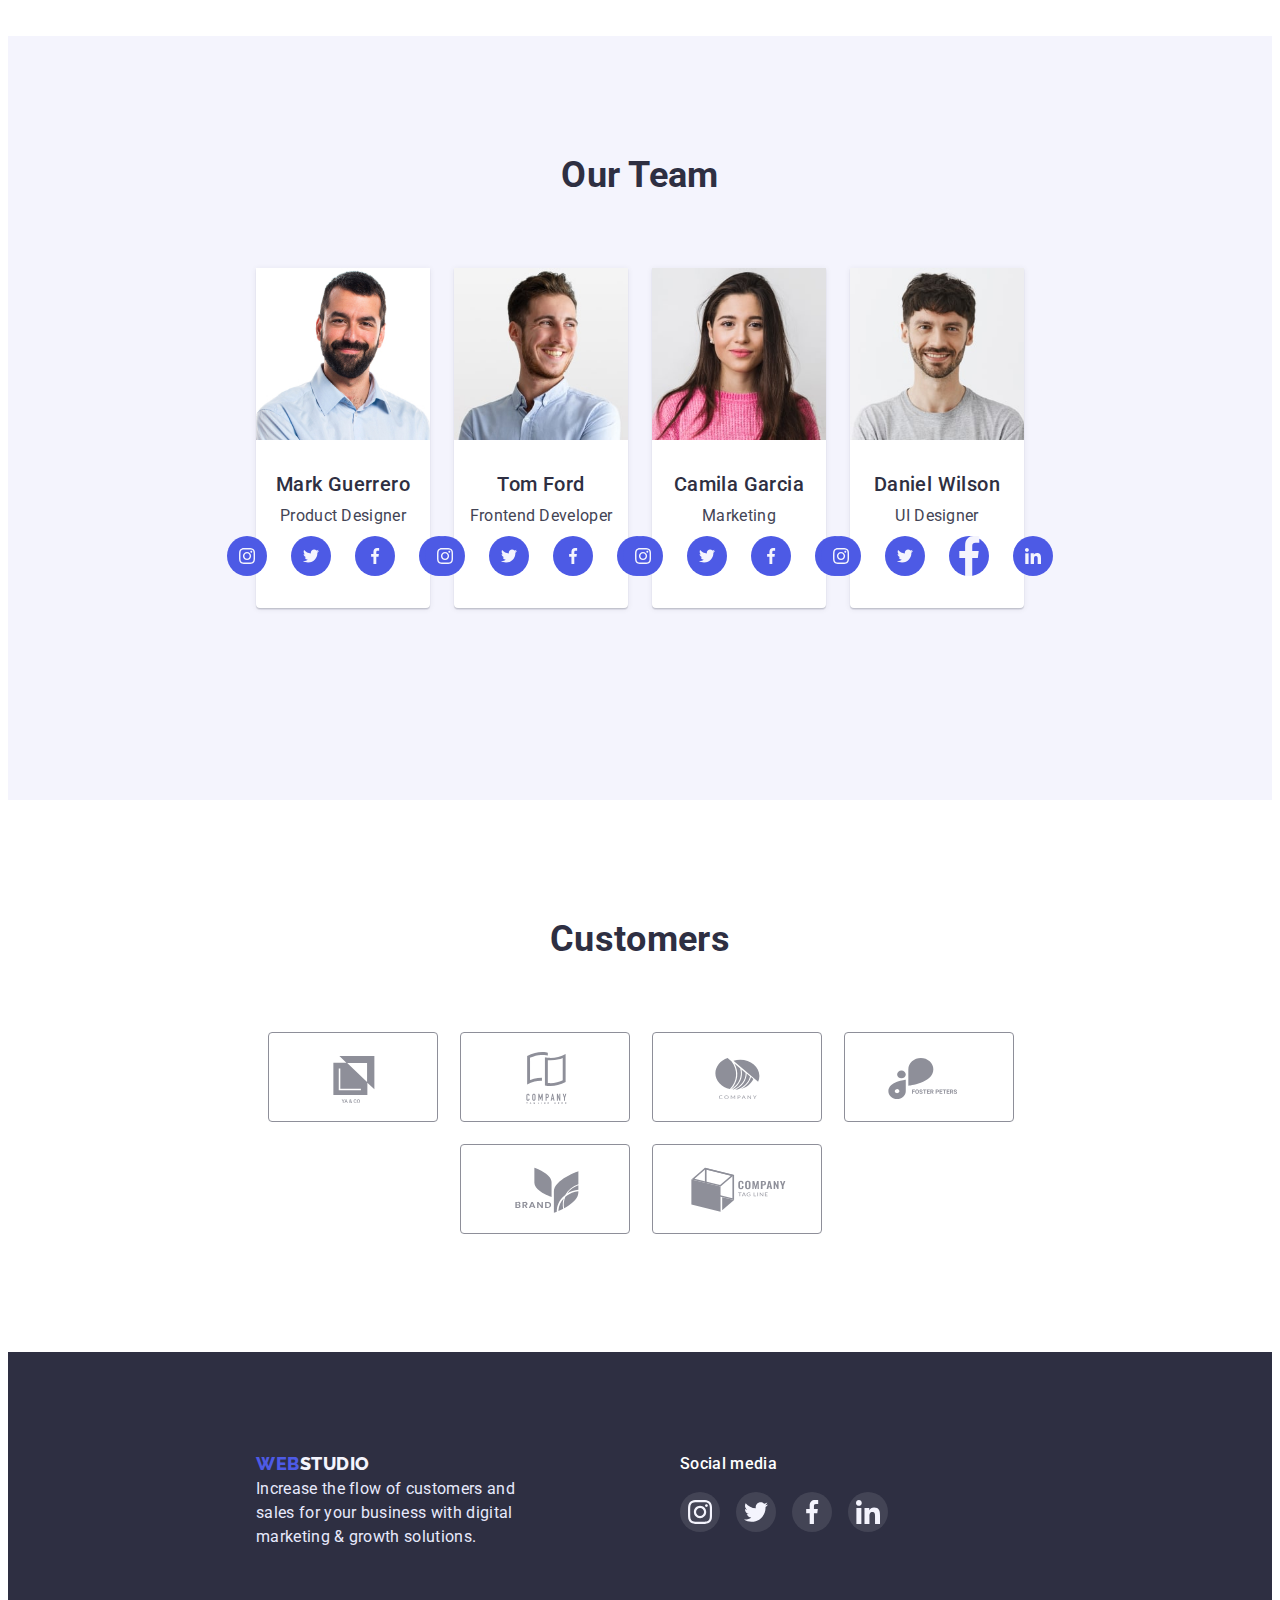
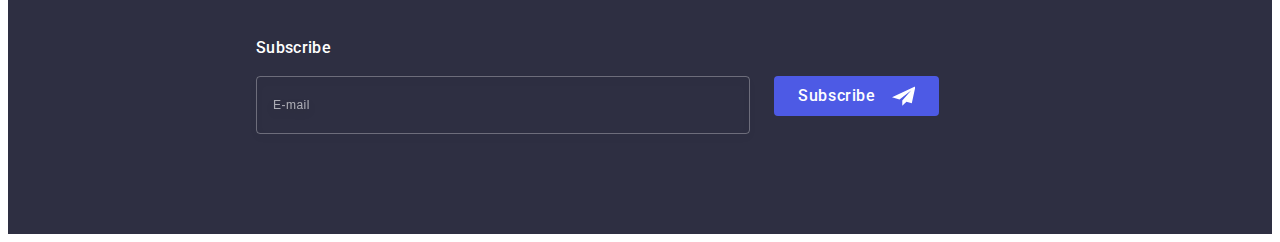
==== commit 89c0a38f: "footer fix media" ====
--- a/index.html
+++ b/index.html
@@ -105,7 +105,7 @@
 
         <!-- Section 1 -->
 <section class="features">
-    <div class="conteiner conteiner-features">
+    <div class="conteiner">
             <h2 class="visually-hidden">Features</h2>
         <ul class="feature list">
             <li class="feature-list">
@@ -183,7 +183,7 @@
   
  <!-- Sectiom 3 -->
 <section class="team">
-    <div class="conteiner conteiner-sm">
+    <div class="conteiner">
 <h2 class="team-title">Our Team</h2>
   <ul class="team-list list">
 
--- a/css/stayle.css
+++ b/css/stayle.css
@@ -30,7 +30,8 @@
     padding: 0;
 }
 
-image {
+img {
+    display: block;
     width: 100%;
 }
 
@@ -45,8 +46,6 @@
 
 .conteiner {
     width: 100%;
-    /* width: 1158px; */
-    margin: 0 auto;
     padding-left: 15px;
     padding-right: 15px;
 }
@@ -96,7 +95,6 @@
 .header-menu {
     display: flex;
     align-items: center;
-    margin-right: auto;
 }
 
 
@@ -109,7 +107,7 @@
     letter-spacing: 0.03em;
     text-transform: uppercase;
     color: var(--active-color);
-    margin-right: 76px;
+    /* margin-right: 76px; */
 }
 
 .logo-second {
@@ -162,7 +160,7 @@
   }
 
   .mobile-nav-list:not(:last-child) {
-    margin-bottom: auto;
+    margin-bottom: 40px;
   }
 
   .mobile-menu-open {
@@ -266,7 +264,6 @@
     background-color: var(--title-text-color);
     background-image: linear-gradient(rgba(46, 47, 66, 0.7), rgba(46, 47, 66, 0.7)),
         url(../images/bghero-mob.jpg);
-    /* max-width: 1440px; */
     background-repeat: no-repeat;
     background-position: center;
     background-size: cover;
@@ -274,7 +271,6 @@
     padding-bottom: 112px;
     margin-left: auto;
     margin-right: auto;
-    /* padding: 188px 0; */
 }
 
 @media (min-device-pixel-ratio: 2),
@@ -290,16 +286,12 @@
 
 .hero-title {
     max-width: 320px;
-    /* width: 496px; */
     font-weight: 700;
     font-size: 36px;
-    /* font-size: 56px; */
     line-height: 1.11;
-    /* line-height: 1.07; */
     text-align: center;
     color: var(--white-text-color);
     margin-bottom: 72px;
-    /* margin-bottom: 48px; */
     margin-right: auto;
     margin-left: auto;
 }
@@ -340,17 +332,12 @@
 /* Section 1 */
 
 .features {
-    padding: 96px;
+    padding: 96px 15px;
 }
 
 .features .conteiner {
     margin-left: auto;
     margin-right: auto;
-}
-
-.conteiner-features,
-.conteiner-customers {
-    width: 426px;
 }
 
 .feature-icon {
@@ -378,7 +365,7 @@
 }
 
 .feature>.feature-list {
-    width: 100%;
+    max-width: 396px;
 }
 
 .feature .subtitle {
@@ -387,9 +374,11 @@
     line-height: 1.2;
     color: var(--title-text-color);
     margin-bottom: var(--basic-margin-text);
+    text-align: center;
 }
 
 .feature .text {
+    width: ;
     color: var(--body-text-color);
 }
 
@@ -408,10 +397,6 @@
     background-color: var(--cloud-color);
     padding-top: 96px;
     padding-bottom: 96px;
-}
-
-.conteiner-sm {
-    width: 294px;
 }
 
 .team-title {
@@ -423,19 +408,17 @@
 }
 
 .team-list {
-    width: 100%;
     display: flex;
     flex-wrap: wrap;
     text-align: center;
+    justify-content: center;
 }
 
 .team-item {
     background: var(--white-text-color);
-    width: 100%; 
     margin-bottom: 72px;
     box-shadow: 0px 1px 6px rgba(46, 47, 66, 0.08), 0px 1px 1px rgba(46, 47, 66, 0.16), 0px 2px 1px rgba(46, 47, 66, 0.08);
     border-radius: 0px 0px 4px 4px;
-
 }
 
 .team-sizes {
@@ -512,7 +495,6 @@
     flex-basis: calc((100% - 16px) / 2);
     row-gap: 72px;
     column-gap: 16px;
-    
 } 
 
 .customers-logo {
@@ -559,7 +541,6 @@
 }
 
 .logo-footer {
-    /* display: inline-block; */
     font-family: 'Raleway';
     font-weight: 800;
     font-size: 18px;
@@ -589,7 +570,6 @@
 }
 
 .social-title {
-
     font-family: 'Roboto';
     font-style: normal;
     font-weight: 500;
@@ -635,10 +615,8 @@
 
 @media screen and(max-width: 767.8px) {
 
-    .footer-form {
-        /* display: flex; */
-        /* margin-left: 80px; */
-}
+    .footer-form {}
+
     .conteiner-footer-logo,
     .social-media-footer {
         margin-bottom: 72px;
@@ -658,7 +636,6 @@
     color: var(--white-text-color);
     letter-spacing: 0.02em;
     margin-left: 0;
-    /* margin-left: 80px; */
     margin-bottom: 16px;
 }
 
@@ -701,8 +678,6 @@
     cursor: pointer;
     border: none;
     border-radius: 4px;
-    /* margin-left: 24px; */
-    /* margin: 0 auto; */
     width: 165px;
     height: 40px;
     padding: 8px 24px;
--- a/css/media.css
+++ b/css/media.css
@@ -3,7 +3,9 @@
 
 @media screen and (min-width: 480px) {
     .conteiner {
-        width: 428px;
+        max-width: 428px;
+        margin-left: auto;
+        margin-right: auto;
     }
 
 }
@@ -12,10 +14,8 @@
 /* -----MEDIA (MIN-WIDTH: 768PX)----- */
 
 @media screen and (min-width: 768px) {
-    
-
     .conteiner {
-        width: 768px;
+        max-width: 768px;
     }
 
     .header-nav {
@@ -34,7 +34,6 @@
     
     .address-list {
         display: flex;
-        /* display: block; */
         margin-left: auto;
     }
     
@@ -88,11 +87,6 @@
     .feature>.feature-list {
         flex-basis: calc(100% / 2);
     }
-    
-    .conteiner-sm,
-    .conteiner-customers {
-        width: 582px;
-     }
     }
     
     @media screen and (min-width: 768px) {
@@ -105,9 +99,8 @@
             align-items: center;
 
         }
-    }
-
-    .hero-title {
+    
+     .hero-title {
         max-width: 496px;
         font-size: 56px;
         line-height: 1.07;
@@ -115,9 +108,9 @@
     }
 
     .team-list {
-        /* display: flex;
+         display: flex;
         text-align: center;
-        justify-content: center; */
+        justify-content: center; 
         gap: var(--basic-gap);
         
     }
@@ -172,12 +165,12 @@
     width: 526px;
     display: flex;
     flex-wrap: wrap;
-    justify-content: center;
+    justify-content: flex-start;
     text-align: left;
     margin: 0 auto;
  }
 }
-
+}
 /* -----MEDIA (MIN-WIDTH: 1158PX)----- */
 
 @media screen and (min-width: 1158px) {
@@ -218,9 +211,7 @@
             gap: var(--basic-gap);
         }
 
-        .feature-icom-list {
-           
-        }
+        .feature-icom-list {}
 
 
         .features {
@@ -278,5 +269,25 @@
     gap: var(--basic-gap);
 }
 
-
+.subscribe-submit {
+    display: flex;
+    flex-direction: row;
+    justify-content: center;
+    align-items: center;
+    font-family: inherit;
+    font-weight: 500;
+    font-size: 16px;
+    line-height: 1.5;
+    letter-spacing: 0.04em;
+    cursor: pointer;
+    border: none;
+    border-radius: 4px;
+    width: 165px;
+    height: 40px;
+    padding: 8px 24px;
+    gap: 16px;
+    color: var(--white-text-color);
+    background-color: var(--active-color);
+    transition: background 250ms cubic-bezier(0.4, 0, 0.2, 1);
+}
 }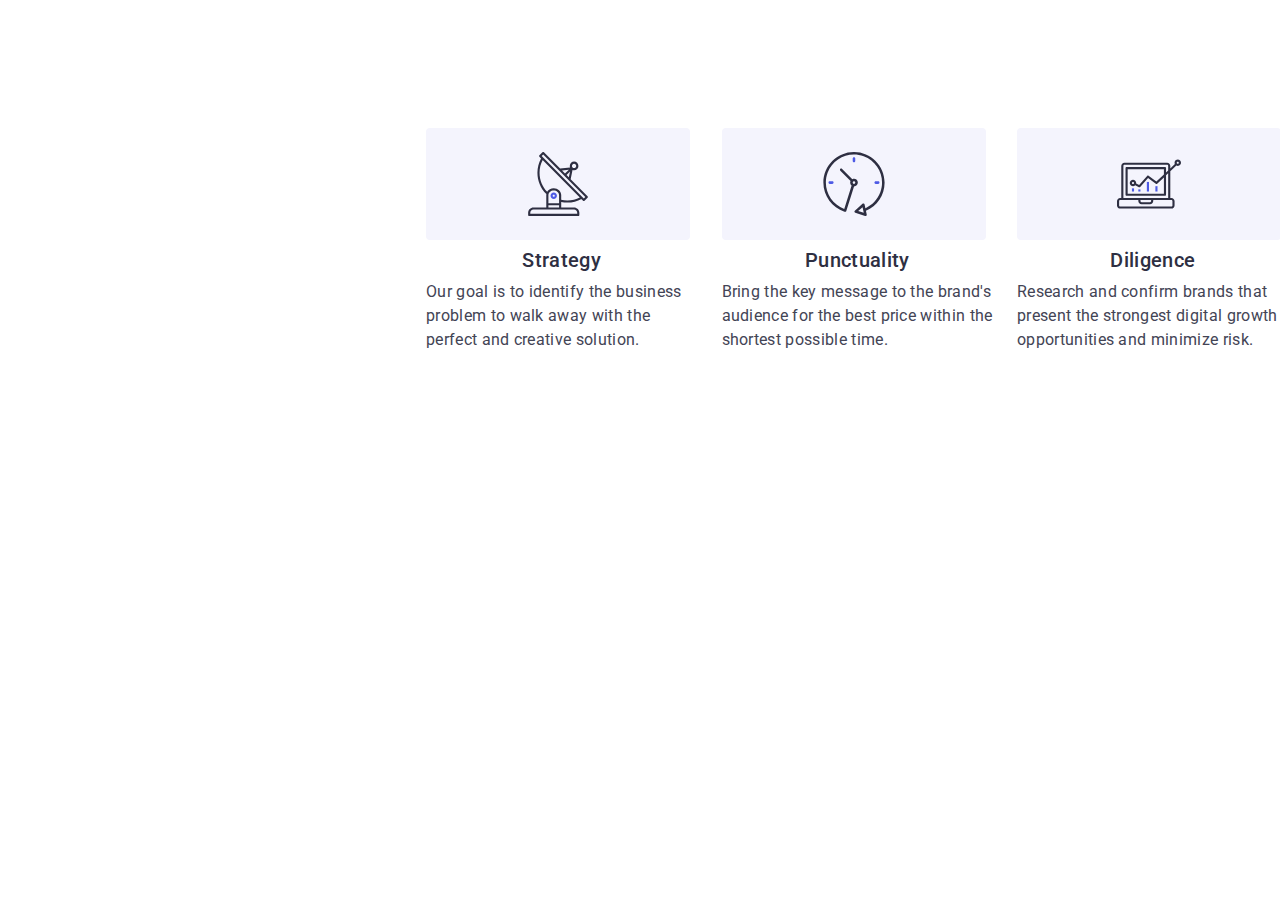
==== commit 510cc0c4: "section 1" ====
--- a/index.html
+++ b/index.html
@@ -14,7 +14,7 @@
         <link rel="stylesheet" href="./css/media.css">
     </head>
     <body>
-    <header class="header">
+    <!-- <header class="header">
         <div class="conteiner">
         <nav class="header-menu">
         <a href="./index.html" class="logo link">WEB<span class="logo-second">STUDIO</span></a>
@@ -91,16 +91,16 @@
                 </ul>
             </div>
         </div>
-       </header>
+       </header> -->
        <!-- Hero section-->
        <main>
          
-        <section class="hero">
+        <!-- <section class="hero">
             <div class="conteiner hero-conteiner">
              <h1 class="hero-title">Effective Solutions for Your Business</h1>
          <button type="button" data-modal-open class="btn">Order Service</button>
         </div>
-        </section>
+        </section> -->
         <!-- Hero section-->
 
         <!-- Section 1 -->
@@ -147,7 +147,7 @@
         <!-- /Section 1 -->
 
         <!-- Section 2 -->
-         <section class="functions">
+         <!-- <section class="functions">
             <div class="conteiner">
     <h2 class="title title-functions">What are we doing</h2>
     <ul class="functions-list list">
@@ -178,11 +178,11 @@
         </li>
     </ul>
 </div>
-</section>
+</section> -->
  <!-- /Section 2 -->
   
  <!-- Sectiom 3 -->
-<section class="team">
+<!-- <section class="team">
     <div class="conteiner">
 <h2 class="team-title">Our Team</h2>
   <ul class="team-list list">
@@ -355,11 +355,11 @@
     
   </ul>
 </div>
-  </section>
+  </section> -->
   <!-- /Sectiom 3 -->
   
   <!-- Section 4 -->
-<section  class="section-customers">
+<!-- <section  class="section-customers">
     <div class="conteiner conteiner-customers">
         <h2 class="title-customers">Customers</h2>
         <ul class="customers-list list">
@@ -407,12 +407,12 @@
             </li>
         </ul>
     </div>
-</section>
+</section> -->
 
    <!-- /Section 4 -->
 </main>
 
-<footer class="footer">
+<!-- <footer class="footer">
     <div class="conteiner footer-container footer-cm">
        <div class="conteiner-footer-logo">
 
@@ -548,7 +548,7 @@
       </div>
     </div> 
     <script src="./js/mobile-menu.js"></script>
-     <script src="./js/modal.js"></script> 
+     <script src="./js/modal.js"></script>  -->
 
 
 
--- a/css/stayle.css
+++ b/css/stayle.css
@@ -26,13 +26,15 @@
 }
 
 ul {
+    list-style: none;
     margin: 0;
     padding: 0;
 }
 
 img {
     display: block;
-    width: 100%;
+    max-width: 100%;
+    height: auto;
 }
 
 body {
@@ -48,6 +50,7 @@
     width: 100%;
     padding-left: 15px;
     padding-right: 15px;
+    margin: 0 auto;
 }
 
 .list {
@@ -113,10 +116,7 @@
 .logo-second {
     color: var(--title-text-color);
 }
-
-.header-item {}
-
-
+      /* Mobile menu */
 .mobile-menu {
     position: fixed;
     width: 100%;
@@ -282,8 +282,6 @@
     }
 }
 
-.hero-conteiner {}
-
 .hero-title {
     max-width: 320px;
     font-weight: 700;
@@ -365,6 +363,7 @@
 }
 
 .feature>.feature-list {
+    display: block;
     max-width: 396px;
 }
 
@@ -378,13 +377,10 @@
 }
 
 .feature .text {
-    width: ;
     color: var(--body-text-color);
 }
 
 /* Section 2 */
-
-.functions {}
 
 .functions-list,
 .title-functions {
@@ -475,8 +471,6 @@
     padding-top: 96px;
     padding-bottom: 96px;
 }
-
-.conteiner {}
 
 .title-customers {
     margin-bottom: 72px;
@@ -532,8 +526,6 @@
     padding-top: 100px;
     padding-bottom: 100px;
 }
-
-.conteiner-footer-logo {}
 
 .footer-container {
     flex-wrap: wrap;
@@ -586,8 +578,6 @@
     gap: 16px;
 }
 
-.social-footer-item {}
-
 .social-footer-link {
     display: flex;
     justify-content: center;
@@ -613,21 +603,7 @@
 
 /* Footer form */
 
-@media screen and(max-width: 767.8px) {
-
-    .footer-form {}
-
-    .conteiner-footer-logo,
-    .social-media-footer {
-        margin-bottom: 72px;
-    }
-
-    .subscribe-submit {
-        margin-top: 16px;
-        margin-left: auto;
-        margin-right: auto;
-    }
-}
+
 
 .footer-form-title {
     font-weight: 500;
@@ -638,9 +614,6 @@
     margin-left: 0;
     margin-bottom: 16px;
 }
-
-.footer-form-field {}
-
 
 .footer-form-input {
     width: 100%;
@@ -707,16 +680,12 @@
     padding-bottom: 120px;
 }
 
-.conteiner-filters {}
-
 .filters-list {
     display: flex;
     justify-content: center;
     gap: var(--basic-gap);
     margin-bottom: 72px;
 }
-
-.filters-item-btn {}
 
 .text-btn {
     font-family: inherit;
@@ -912,8 +881,6 @@
     margin-bottom: 16px;
 }
 
-.modal-form {}
-
 .form-label {
     display: block;
     margin-bottom: 8px;
--- a/css/media.css
+++ b/css/media.css
@@ -1,26 +1,40 @@
 
-/* -----MEDIA (MIN-WIDTH: 480PX)----- */
-
-@media screen and (min-width: 480px) {
+/* -----MEDIA (MIN-WIDTH: 428PX)----- */
+
+@media screen and (min-width: 428px) {
     .conteiner {
         max-width: 428px;
         margin-left: auto;
         margin-right: auto;
     }
-
-}
-
+  
+    .conteiner-footer-logo,
+    .social-media-footer {
+        margin-bottom: 72px;
+    }
+
+    .feature>.feature-list {
+        max-width: 396px;
+    }
+
+    .subscribe-submit {
+        margin-top: 16px;
+        margin-left: auto;
+        margin-right: auto;
+    }
+}
 
 /* -----MEDIA (MIN-WIDTH: 768PX)----- */
 
 @media screen and (min-width: 768px) {
     .conteiner {
-        max-width: 768px;
+        width: 768px;
     }
 
     .header-nav {
         display: flex;
         gap: 40px;
+        margin-left: 72px;
     }
 
     .header-link:hover,
@@ -69,188 +83,266 @@
                 url(../images/bghero-tab.jpg);
     }
 
-    @media (min-device-pixel-ratio: 2),
+    .mobile-menu-open {
+            display: none;
+        }
+
+    .address-list {
+        width: 552px;
+        display: flex;
+        align-items: center;
+    }
+    
+    .hero-title {
+        max-width: 496px;
+        font-size: 56px;
+        line-height: 1.07;
+        margin-bottom: 36px;
+    }
+
+    .feature>.feature-list {
+        flex-basis: calc((100% - 24px) / 2);
+        max-width: 356px;
+    }
+
+    .team-list {
+         display: flex;
+        text-align: center;
+        justify-content: center; 
+        gap: var(--basic-gap);
+        
+    }
+
+    .team-item {
+        width: calc((100% - 24px) / 2);
+    }
+    .footer-cm {
+        width: 526;
+    }
+
+    .footer {
+        display: flex;
+        flex-wrap: wrap;
+        justify-content: center;
+        align-items: baseline;
+        column-gap: 24px;
+        row-gap: 72px;
+    }
+
+    .footer-form {
+        display: flex;
+    }
+
+    .conteiner-footer-logo {
+        text-align: left;
+        margin-right: 24px;
+        margin-bottom: 72px;
+    }
+
+    .social-media-footer {
+        margin-bottom: 104px;
+    }
+
+    .footer-form-title {
+        font-weight: 500;
+        font-size: 16px;
+        line-height: 1.5;
+        color: var(--white-text-color);
+        letter-spacing: 0.02em;
+        margin-bottom: 16px;
+    }
+
+    .footer-form-input {
+        width: 264px;
+        margin-right: 24px;
+    }
+
+    .footer-container {
+        width: 526px;
+        display: flex;
+        flex-wrap: wrap;
+        justify-content: flex-start;
+        text-align: left;
+        margin: 0 auto;
+    }
+
+    .mobile-menu-open {
+        display: none;
+    }
+
+    .address-list {
+        width: 552px;
+        display: flex;
+        align-items: center;
+
+    }
+
+    .hero-title {
+        max-width: 496px;
+        font-size: 56px;
+        line-height: 1.07;
+        margin-bottom: 36px;
+    }
+
+    .team-list {
+        display: flex;
+        text-align: center;
+        justify-content: center; 
+        gap: var(--basic-gap);
+
+    }
+
+    .team-item {
+        width: calc((100% - 24px) / 2);
+    }
+    .footer-cm {
+        width: 526;
+    }
+
+    .footer {
+        display: flex;
+        flex-wrap: wrap;
+        justify-content: center;
+        align-items: baseline;
+        column-gap: 24px;
+        row-gap: 72px;
+    }
+
+    .footer-form {
+        display: flex;
+    }
+
+    .conteiner-footer-logo {
+        text-align: left;
+        margin-right: 24px;
+        margin-bottom: 72px;
+    }
+
+    .social-media-footer {
+        margin-bottom: 104px;
+    }
+
+    .footer-form-title {
+        font-weight: 500;
+        font-size: 16px;
+        line-height: 1.5;
+        color: var(--white-text-color);
+        letter-spacing: 0.02em;
+        margin-bottom: 16px;
+    }
+
+    .footer-form-input {
+        width: 264px;
+        margin-right: 24px;
+    }
+
+    .subscribe-submit{
+        margin: 0 auto;
+    }
+
+    .footer-container {
+        width: 526px;
+        display: flex;
+        flex-wrap: wrap;
+        justify-content: flex-start;
+        text-align: left;
+        margin: 0 auto;
+    }
+
+    .customers-list {
+        width: 552px;
+        flex-basis: calc((100% - 48px) / 3);
+        margin-right: auto;
+        margin-left: auto;
+    }
+}
+@media (min-device-pixel-ratio: 2),
         (min-resolution: 192dpi),
         (min-resolution: 2dppx) {
-        .hero {
+    .hero {
         background-image: linear-gradient(rgba(46, 47, 66, 0.7), rgba(46, 47, 66, 0.7)),
         url(../images/bghero-tab-2x.jpg);
                     }
                 }
 
-    @media screen and (min-width: 768px), (max-width: 1157px) {
-    
-    .conteiner-features {
-        width: 766px; 
-    }
-
-    .feature>.feature-list {
-        flex-basis: calc(100% / 2);
-    }
-    }
-    
-    @media screen and (min-width: 768px) {
-        .mobile-menu-open {
-            display: none;
-        }
-
-        .address-list {
-            display: flex;
-            align-items: center;
-
-        }
-    
-     .hero-title {
-        max-width: 496px;
-        font-size: 56px;
-        line-height: 1.07;
-        margin-bottom: 36px;
-    }
-
-    .team-list {
-         display: flex;
-        text-align: center;
-        justify-content: center; 
-        gap: var(--basic-gap);
-        
-    }
-
-    .team-item {
-        width: calc((100% - 24px) / 2);
-}
-.footer-cm {
-    width: 526;
-}
-
-    .footer {
-        display: flex;
-        flex-wrap: wrap;
-        justify-content: center;
-        align-items: baseline;
-        column-gap: 24px;
-        row-gap: 72px;
-}
-
-
-
-.footer-form {
-    display: flex;
-}
-
-.conteiner-footer-logo {
-    text-align: left;
-    margin-right: 24px;
-    margin-bottom: 72px;
-}
-
-.social-media-footer {
-    margin-bottom: 104px;
-}
-
-.footer-form-title {
-    font-weight: 500;
-    font-size: 16px;
-    line-height: 1.5;
-    color: var(--white-text-color);
-    letter-spacing: 0.02em;
-    margin-bottom: 16px;
-}
-
-.footer-form-input {
-    width: 264px;
-    margin-right: 24px;
-}
-
-.footer-container {
-    width: 526px;
-    display: flex;
-    flex-wrap: wrap;
-    justify-content: flex-start;
-    text-align: left;
-    margin: 0 auto;
- }
-}
-}
 /* -----MEDIA (MIN-WIDTH: 1158PX)----- */
 
 @media screen and (min-width: 1158px) {
     .conteiner {
         width: 1158px;
     }
+
+    .header-address {
+        display: flex;
+    }
+
     .address-link {
         display: inline-flex;
         margin-left: 40px;
     }
+
     .hero {
         padding-top: 188px;
         background-image: linear-gradient(rgba(46, 47, 66, 0.7), rgba(46, 47, 66, 0.7)),
                 url(../images/bghero.jpg);
     }
 
-        @media (min-device-pixel-ratio: 2),
-        (min-resolution: 192dpi),
-        (min-resolution: 2dppx) {
-            .hero {
-                background-image: linear-gradient(rgba(46, 47, 66, 0.7), rgba(46, 47, 66, 0.7)),
-                    url(../images/bghero-2x.jpg);
-            }
-        }
-
-        .conteiner-features {
-            width: 1158px;
-        }
-
-        .feature-icon {
-            display: flex;
-            height: 112px;
-            background-color: var(--cloud-color);
-            justify-content: center;
-            align-items: center;
-            border-radius: 4px;
-            margin-bottom: var(--basic-margin-text);
-            gap: var(--basic-gap);
-        }
-
-        .feature-icom-list {}
-
-
-        .features {
-            padding: 120px 0;
-        }
-
-        .feature {
-            display: flex;
-            gap: 24px;
-        }
-
-        .feature>.feature-list {
-            flex-basis: calc((100% - 72px) / 4);
-            gap: var(--basic-gap);
-        }
-
-        .functions {
-            padding-bottom: 120px;
-        }
-        
-        .functions-list {
-            display: flex;
-            gap: var(--basic-gap);
-            max-width: 100%;
-            height: auto;
-        }
-        
-        .functions .title {
-            display: flex;
-            justify-content: center;
-            margin-bottom: 72px;
-            font-weight: 700;
-            font-size: 36px;
-            line-height: 1.1;
-            text-align: center;
-            letter-spacing: 0.02em;
-            text-transform: capitalize;
-            color: var(--title-text-color);
-        }
+    .conteiner-features {
+        min-width: 1158px;
+    }
+
+    .feature-icon {
+        display: flex;
+        width: 264px;
+        height: 112px;
+        background-color: var(--cloud-color);
+        justify-content: center;
+        align-items: center;
+        border-radius: 4px;
+        margin-bottom: var(--basic-margin-text);
+        gap: var(--basic-gap);
+    }
+
+    .features {
+        padding: 120px 0;
+    }
+
+    .feature {
+        width: 1158px;
+        display: flex;
+        gap: 24px;
+    }
+
+    .feature>.feature-list {
+        flex-basis: calc((100% - 72px) / 4);
+        gap: var(--basic-gap);
+    }
+
+    .functions {
+        padding-bottom: 120px;
+    }
+    
+    .functions-list {
+        min-width: 1158px;
+        display: flex;
+        gap: var(--basic-gap);
+        max-width: 100%;
+        height: auto;
+    }
+    
+    .functions .title {
+        width: 1158px;
+        display: flex;
+        justify-content: center;
+        margin-bottom: 72px;
+        font-weight: 700;
+        font-size: 36px;
+        line-height: 1.1;
+        text-align: center;
+        letter-spacing: 0.02em;
+        text-transform: capitalize;
+        color: var(--title-text-color);
+    }
 
     .team,
     .section-customers {
@@ -258,36 +350,75 @@
         padding-bottom: 120px;
     }
 
+    .team {
+        display: flex;
+        justify-content: center;
+        width: 1158px;
+        }
+
+    .team-title {
+        width: 1158px;
+        }
+
+    .team-list {
+        width: 1158px;
+    }
+
     .team-item {
         width: calc((100% - 72px) / 4);
-}
-
-.customers-list {
+    }
+
+    .customers-list {
+        min-width: 1158;
+        display: flex;
+        flex-wrap: wrap;
+        justify-content: center;
+        align-items: center;
+        flex-basis: calc((100% - 120px) / 6);
+        gap: var(--basic-gap);
+    }
+
+    .subscribe-submit {
+        display: flex;
+        flex-direction: row;
+        justify-content: center;
+        align-items: center;
+        font-family: inherit;
+        font-weight: 500;
+        font-size: 16px;
+        line-height: 1.5;
+        letter-spacing: 0.04em;
+        cursor: pointer;
+        border: none;
+        border-radius: 4px;
+        width: 165px;
+        height: 40px;
+        padding: 8px 24px;
+        gap: 16px;
+        color: var(--white-text-color);
+        background-color: var(--active-color);
+        transition: background 250ms cubic-bezier(0.4, 0, 0.2, 1);
+    }
+
+    .footer-container {
     display: flex;
-    justify-content: center;
-    align-items: center;
-    gap: var(--basic-gap);
-}
-
-.subscribe-submit {
-    display: flex;
-    flex-direction: row;
-    justify-content: center;
-    align-items: center;
-    font-family: inherit;
-    font-weight: 500;
-    font-size: 16px;
-    line-height: 1.5;
-    letter-spacing: 0.04em;
-    cursor: pointer;
-    border: none;
-    border-radius: 4px;
-    width: 165px;
-    height: 40px;
-    padding: 8px 24px;
-    gap: 16px;
-    color: var(--white-text-color);
-    background-color: var(--active-color);
-    transition: background 250ms cubic-bezier(0.4, 0, 0.2, 1);
-}
-}+    flex-wrap: nowrap;
+    align-content: center;
+}
+
+.conteiner-footer-logo {
+    margin-bottom: 120px;
+}
+
+.footer-form-field {
+    margin-left: auto;
+}
+
+@media (min-device-pixel-ratio: 2),
+(min-resolution: 192dpi),
+(min-resolution: 2dppx) {
+    .hero {
+        background-image: linear-gradient(rgba(46, 47, 66, 0.7), rgba(46, 47, 66, 0.7)),
+            url(../images/bghero-2x.jpg);
+    }
+}
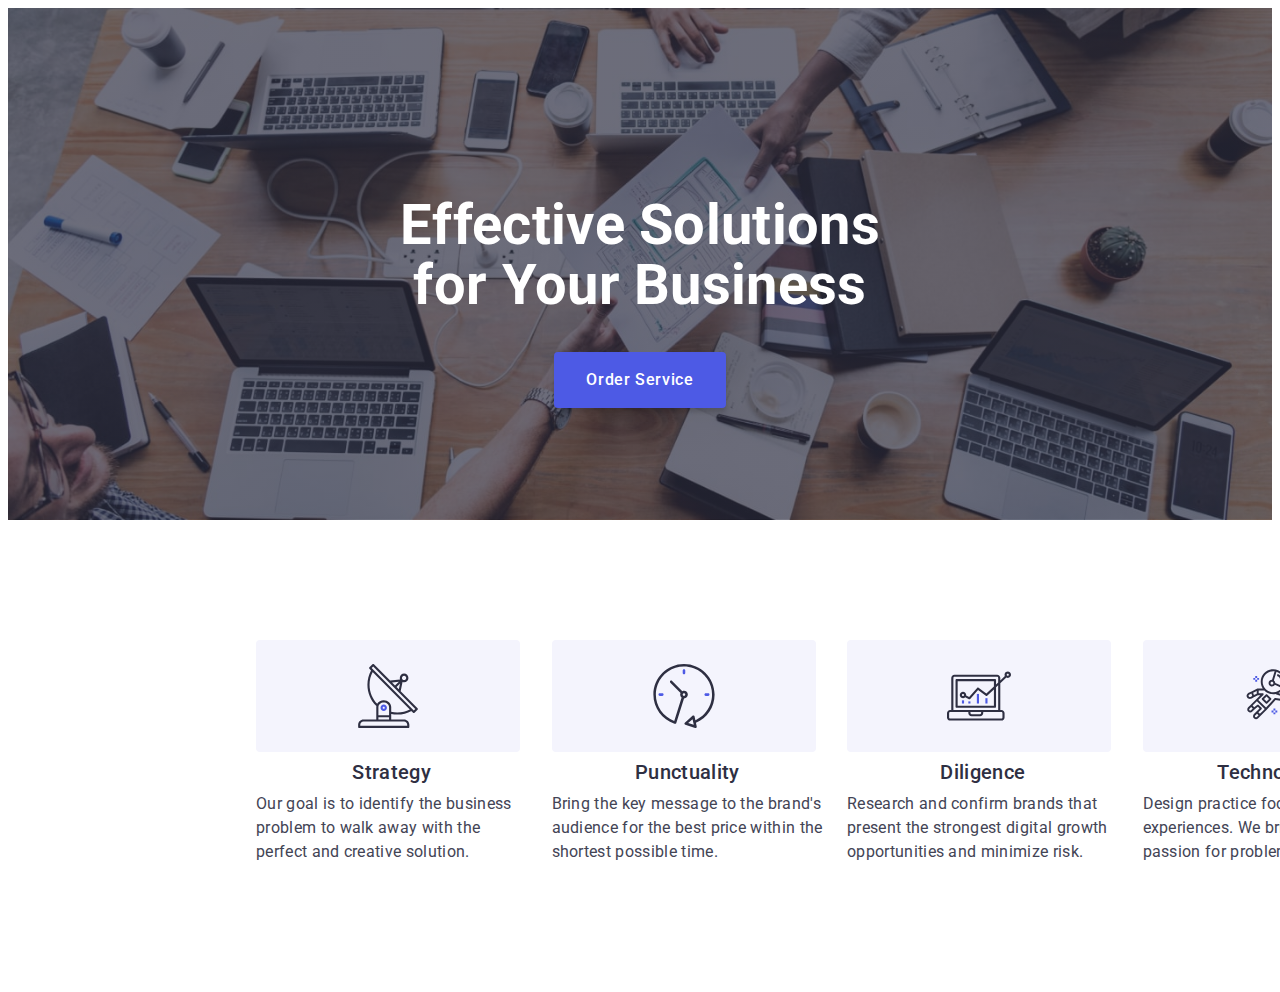
==== commit 69f94096: "section hero" ====
--- a/index.html
+++ b/index.html
@@ -92,15 +92,14 @@
             </div>
         </div>
        </header> -->
-       <!-- Hero section-->
-       <main>
-         
-        <!-- <section class="hero">
+ <main>
+        <!-- Hero section-->
+         <section class="hero">
             <div class="conteiner hero-conteiner">
              <h1 class="hero-title">Effective Solutions for Your Business</h1>
          <button type="button" data-modal-open class="btn">Order Service</button>
         </div>
-        </section> -->
+        </section>
         <!-- Hero section-->
 
         <!-- Section 1 -->
--- a/css/media.css
+++ b/css/media.css
@@ -28,7 +28,7 @@
 
 @media screen and (min-width: 768px) {
     .conteiner {
-        width: 768px;
+        max-width: 768px;
     }
 
     .header-nav {
@@ -116,6 +116,7 @@
     .team-item {
         width: calc((100% - 24px) / 2);
     }
+
     .footer-cm {
         width: 526;
     }
@@ -174,14 +175,6 @@
         width: 552px;
         display: flex;
         align-items: center;
-
-    }
-
-    .hero-title {
-        max-width: 496px;
-        font-size: 56px;
-        line-height: 1.07;
-        margin-bottom: 36px;
     }
 
     .team-list {
@@ -189,7 +182,6 @@
         text-align: center;
         justify-content: center; 
         gap: var(--basic-gap);
-
     }
 
     .team-item {
@@ -288,7 +280,7 @@
     }
 
     .conteiner-features {
-        min-width: 1158px;
+        min-width: 1128px;
     }
 
     .feature-icon {
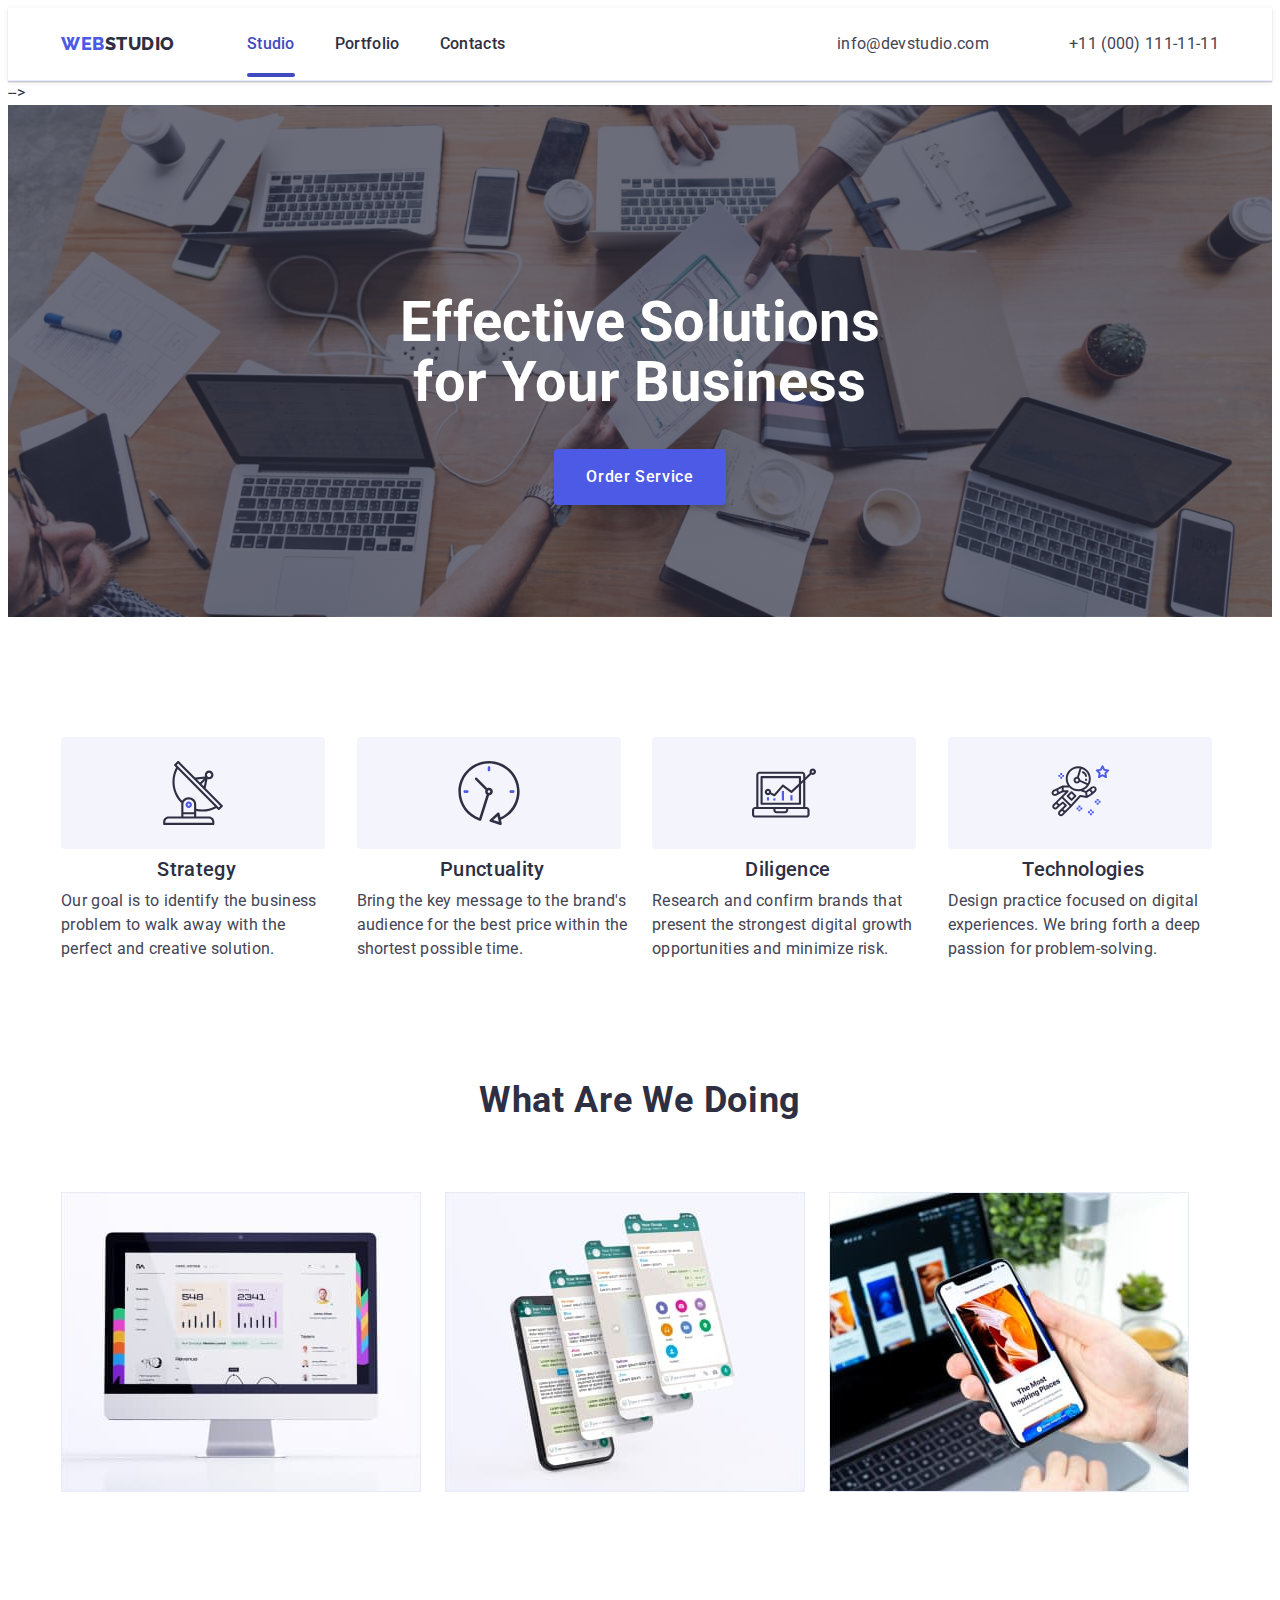
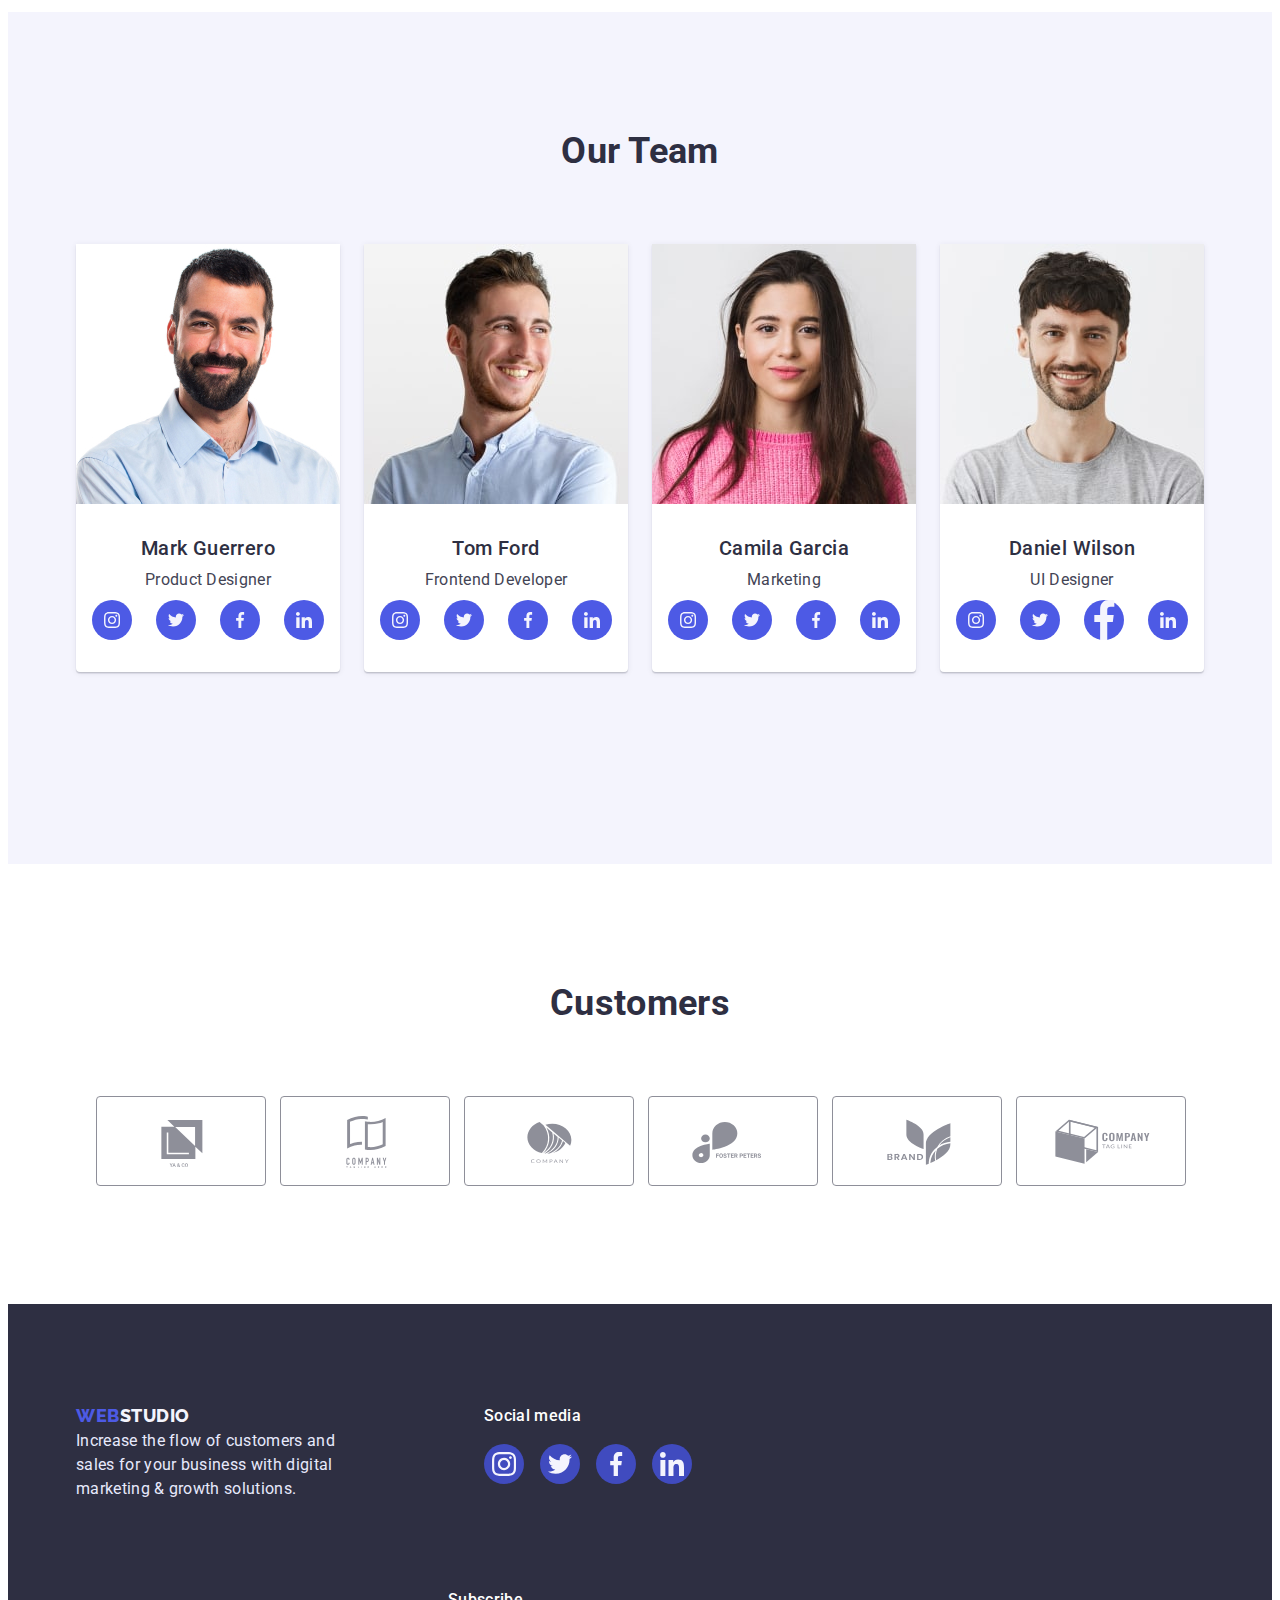
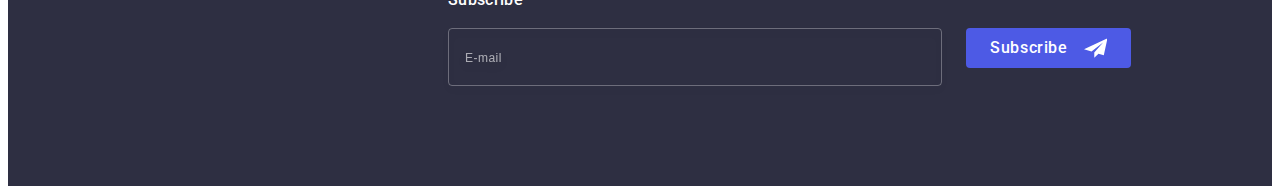
==== commit b3a06f8a: "footer" ====
--- a/index.html
+++ b/index.html
@@ -14,7 +14,7 @@
         <link rel="stylesheet" href="./css/media.css">
     </head>
     <body>
-    <!-- <header class="header">
+     <header class="header">
         <div class="conteiner">
         <nav class="header-menu">
         <a href="./index.html" class="logo link">WEB<span class="logo-second">STUDIO</span></a>
@@ -146,7 +146,7 @@
         <!-- /Section 1 -->
 
         <!-- Section 2 -->
-         <!-- <section class="functions">
+         <section class="functions">
             <div class="conteiner">
     <h2 class="title title-functions">What are we doing</h2>
     <ul class="functions-list list">
@@ -177,11 +177,11 @@
         </li>
     </ul>
 </div>
-</section> -->
+</section> 
  <!-- /Section 2 -->
   
  <!-- Sectiom 3 -->
-<!-- <section class="team">
+<section class="team">
     <div class="conteiner">
 <h2 class="team-title">Our Team</h2>
   <ul class="team-list list">
@@ -354,11 +354,11 @@
     
   </ul>
 </div>
-  </section> -->
+  </section>
   <!-- /Sectiom 3 -->
   
   <!-- Section 4 -->
-<!-- <section  class="section-customers">
+<section  class="section-customers">
     <div class="conteiner conteiner-customers">
         <h2 class="title-customers">Customers</h2>
         <ul class="customers-list list">
@@ -406,13 +406,13 @@
             </li>
         </ul>
     </div>
-</section> -->
-
-   <!-- /Section 4 -->
+</section>
+ <!-- /Section 4 -->
+
 </main>
 
-<!-- <footer class="footer">
-    <div class="conteiner footer-container footer-cm">
+ <footer class="footer">
+    <div class="conteiner footer-container">
        <div class="conteiner-footer-logo">
 
         <a href="./index.html" class="logo-footer link">WEB<span class="logo-footer-second link">STUDIO</span></a>
@@ -475,7 +475,7 @@
           
          </div>
         
-       </footer>
+ </footer>
      <div class="backdrop is-hidden" data-modal>
         <div class="modal">
        <button type="button" data-modal-close class="modal-close">
@@ -527,7 +527,7 @@
            </svg></span>
         </label>
 
-    <label class="modfl-form-field">
+    <label class="modal-form-field">
       <span class="modal-form-input-desc">Comment</span>
        <textarea
        name="user-message"
@@ -547,9 +547,7 @@
       </div>
     </div> 
     <script src="./js/mobile-menu.js"></script>
-     <script src="./js/modal.js"></script>  -->
-
-
+     <script src="./js/modal.js"></script>
 
     </body>
 </html>--- a/css/stayle.css
+++ b/css/stayle.css
@@ -585,7 +585,7 @@
     width: 40px;
     height: 40px;
     border-radius: 50%;
-    background: rgba(255, 255, 255, 0.1);
+    background: var(--acsent-color);
     transition-property: background-color;
     transition-duration: var(--transition-main);
     transition-timing-function: cubic-bezier(0.4, 0, 0.2, 1);
--- a/css/media.css
+++ b/css/media.css
@@ -114,7 +114,7 @@
     }
 
     .team-item {
-        width: calc((100% - 24px) / 2);
+        max-width: calc((100% - 24px) / 2);
     }
 
     .footer-cm {
@@ -142,6 +142,10 @@
 
     .social-media-footer {
         margin-bottom: 104px;
+    }
+
+    .footer-form-field {
+        margin: 0 auto;
     }
 
     .footer-form-title {
@@ -184,9 +188,6 @@
         gap: var(--basic-gap);
     }
 
-    .team-item {
-        width: calc((100% - 24px) / 2);
-    }
     .footer-cm {
         width: 526;
     }
@@ -229,15 +230,6 @@
     }
 
     .subscribe-submit{
-        margin: 0 auto;
-    }
-
-    .footer-container {
-        width: 526px;
-        display: flex;
-        flex-wrap: wrap;
-        justify-content: flex-start;
-        text-align: left;
         margin: 0 auto;
     }
 
@@ -261,7 +253,7 @@
 
 @media screen and (min-width: 1158px) {
     .conteiner {
-        width: 1158px;
+        max-width: 1158px;
     }
 
     .header-address {
@@ -345,7 +337,6 @@
     .team {
         display: flex;
         justify-content: center;
-        width: 1158px;
         }
 
     .team-title {
@@ -357,17 +348,12 @@
     }
 
     .team-item {
-        width: calc((100% - 72px) / 4);
+     max-width: calc((100% - 72px) / 4);
     }
 
     .customers-list {
-        min-width: 1158;
-        display: flex;
-        flex-wrap: wrap;
-        justify-content: center;
-        align-items: center;
+        width: 1128px;
         flex-basis: calc((100% - 120px) / 6);
-        gap: var(--basic-gap);
     }
 
     .subscribe-submit {
@@ -392,19 +378,43 @@
         transition: background 250ms cubic-bezier(0.4, 0, 0.2, 1);
     }
 
+    .footer {
+        background-color: var(--title-text-color);
+        padding-top: 100px;
+        padding-bottom: 100px;
+        }
+
     .footer-container {
+        width: 1128px;
+        display: flex;
+        justify-content: center;
+        align-content: center;
+}
+
+.footer-text {
+    max-width: 264px;
+}
+
+.social-media-footer {
+    margin-left: 120px;
+}
+
+.social-title {
+    margin-bottom: 16px;
+}
+
+.social-list-footer {
     display: flex;
-    flex-wrap: nowrap;
-    align-content: center;
-}
-
-.conteiner-footer-logo {
-    margin-bottom: 120px;
+    justify-content: center;
+    gap: 16px;
+}
+
+/* .conteiner-footer-logo {
+    margin-bottom: 120px; */
 }
 
 .footer-form-field {
-    margin-left: auto;
-}
+    margin-right: 73px;
 
 @media (min-device-pixel-ratio: 2),
 (min-resolution: 192dpi),
@@ -414,3 +424,4 @@
             url(../images/bghero-2x.jpg);
     }
 }
+}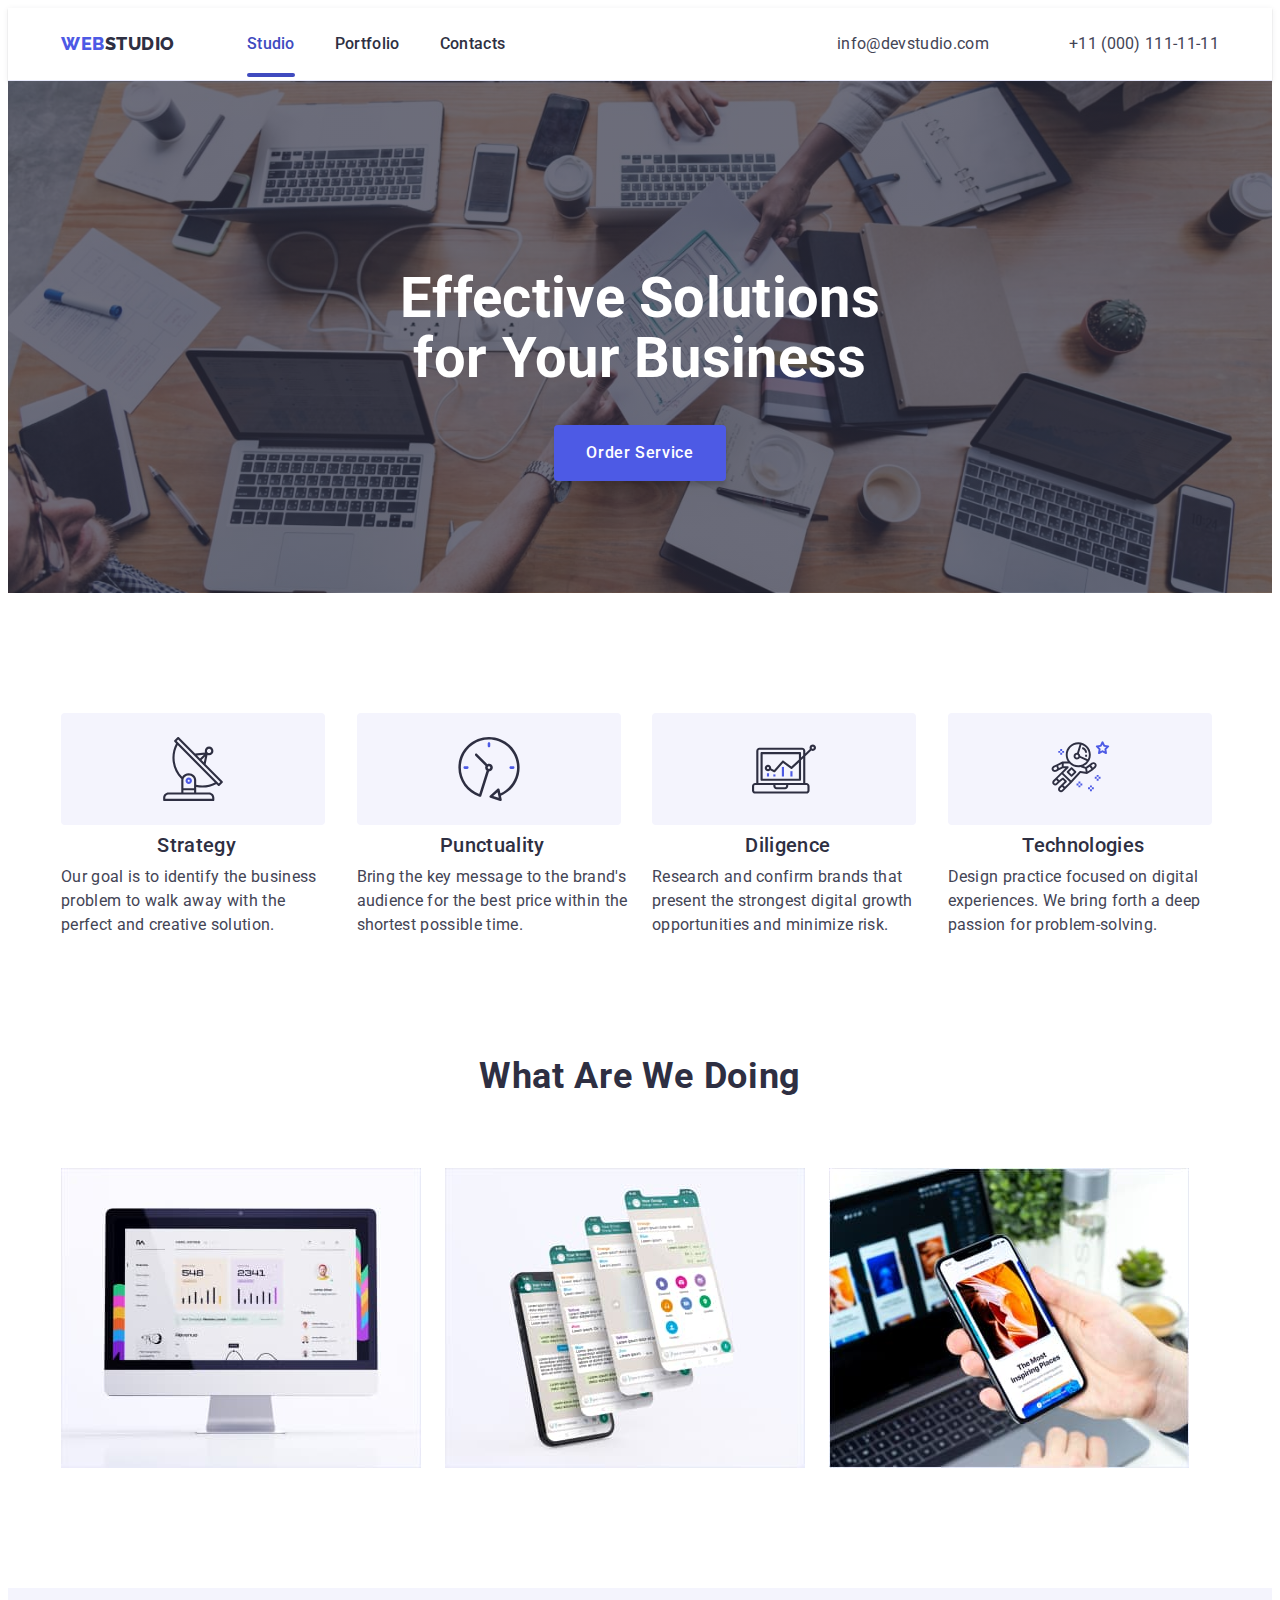
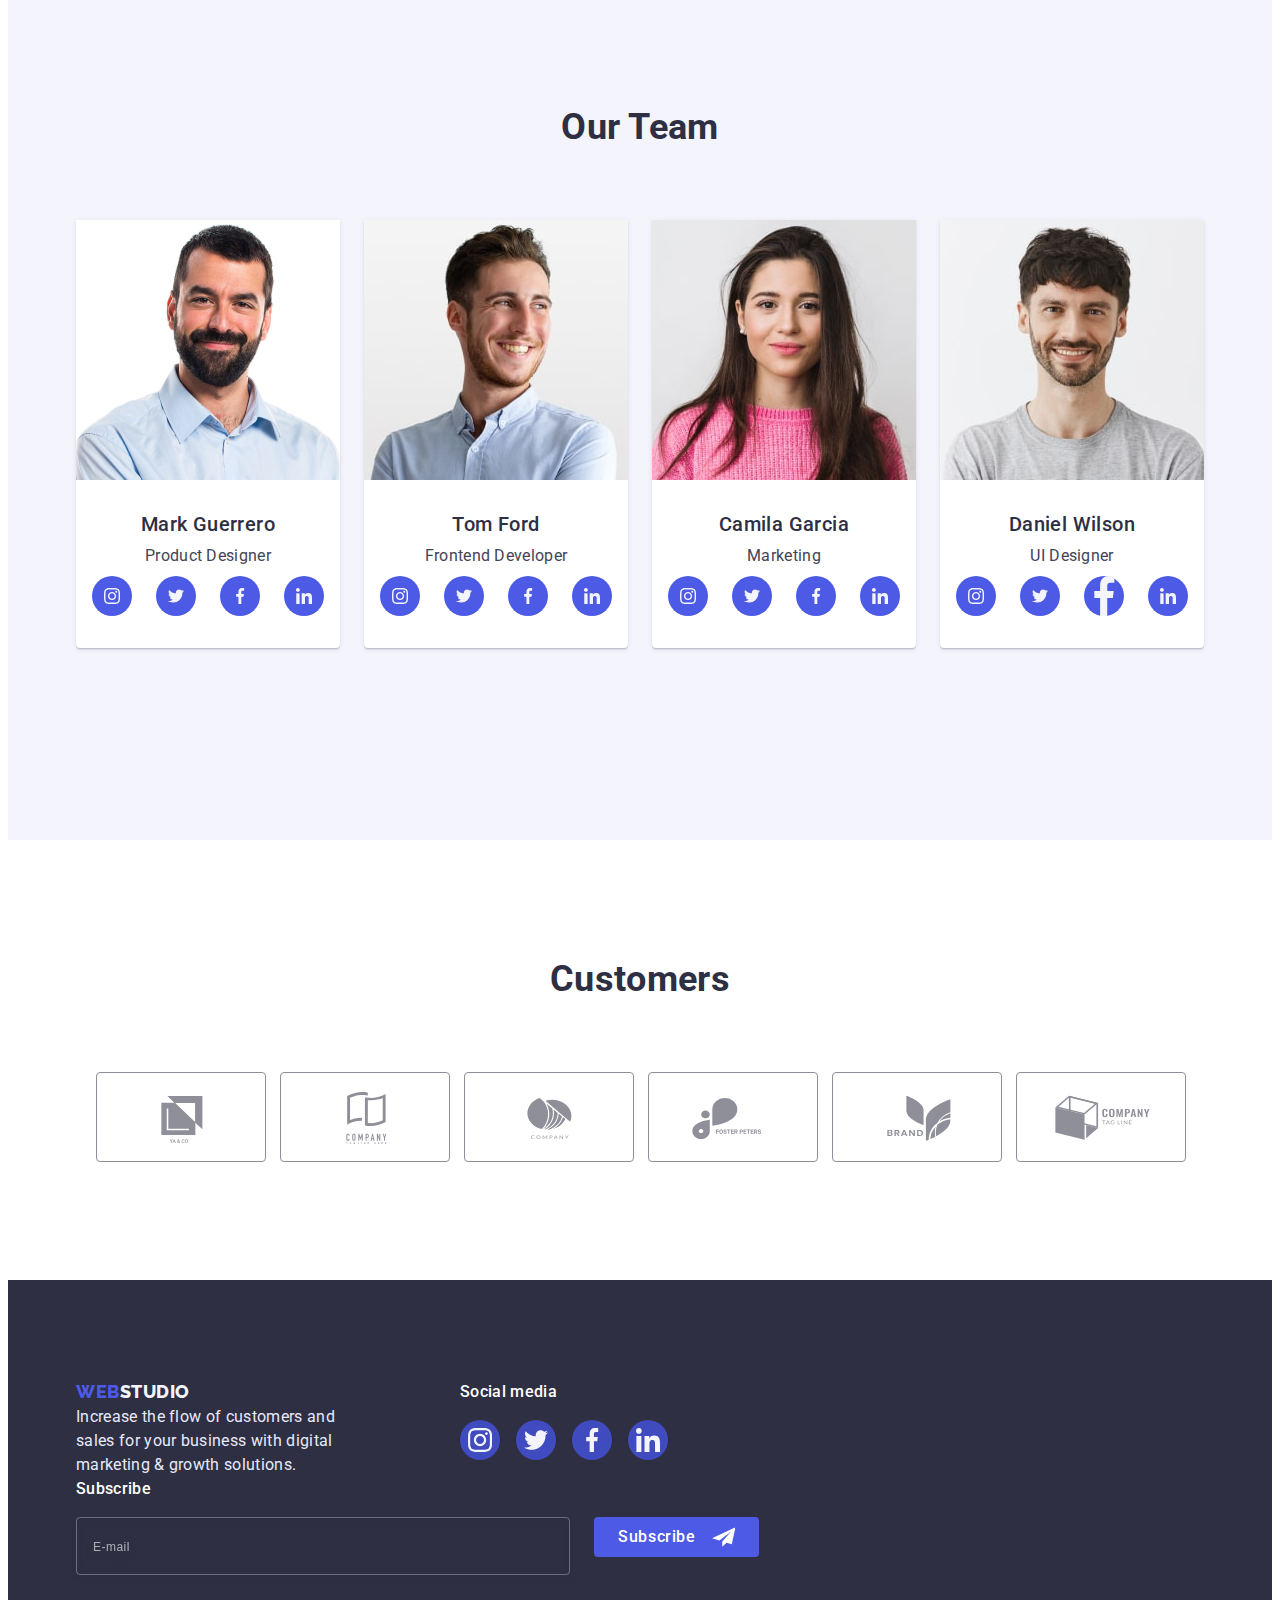
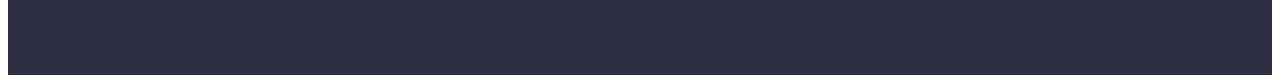
==== commit e6fac223: "footer mobel header" ====
--- a/index.html
+++ b/index.html
@@ -49,7 +49,7 @@
             </button>
             <ul class="mobile-nav list">
                 <li class="mobile-nav-list">
-                    <a href="./index.html" class="mobile-nav-link">Studio</a>
+                    <a href="./index.html" class="mobile-nav-link current">Studio</a>
                 </li>
                 <li class="mobile-nav-list">
                     <a href="./portfolio.html" class="mobile-nav-link">Portfolio</a>
@@ -91,7 +91,7 @@
                 </ul>
             </div>
         </div>
-       </header> -->
+       </header>
  <main>
         <!-- Hero section-->
          <section class="hero">
--- a/css/stayle.css
+++ b/css/stayle.css
@@ -123,8 +123,8 @@
     height: 100%;
     top: 0;
     left: 0;
+    overflow-y: auto;
     z-index: 1000;
-    padding: 40px;
     opacity: 0;
     visibility: hidden;
     pointer-events: none;
@@ -135,11 +135,13 @@
   }
 
   .mobile-menu-container {
-    display: flex;
-    flex-wrap: wrap;
+    position: relative;
+    display: flex;
     flex-direction: column;
-    width: 100%;
+    max-width: 428px;
     height: 100%;
+    padding: 72px 24px 24px 40px;
+    margin: 0 auto;
   }
 
 .header-nav,
@@ -148,15 +150,20 @@
 }
 
   .close-modal {
-    display: block;
-    margin-left: auto;
-    margin-bottom: 16px;
+    position: absolute;
+    display: flex;
+    justify-content: center;
+    align-items: center;
+    height: 24px;
+    width: 24px;
+    top: 24px;
+    right: 24px;
     border-radius: 50%;
     border: 1px solid rgba(0, 0, 0, 0.1);
   }
   
   .mobile-nav {
-    margin-bottom: 284px;
+    
   }
 
   .mobile-nav-list:not(:last-child) {
@@ -185,6 +192,9 @@
     text-decoration: none;
   }
   
+  .mobile-nav-link.current {
+    color: var(--acsent-color);
+  }
   .mobile-nav-contacts {
     margin-top: auto;
   }
--- a/css/media.css
+++ b/css/media.css
@@ -100,6 +100,9 @@
         margin-bottom: 36px;
     }
 
+    .feature {
+        column-gap: 24px;
+    }
     .feature>.feature-list {
         flex-basis: calc((100% - 24px) / 2);
         max-width: 356px;
@@ -145,7 +148,7 @@
     }
 
     .footer-form-field {
-        margin: 0 auto;
+        margin-left: 0;
     }
 
     .footer-form-title {
@@ -199,10 +202,6 @@
         align-items: baseline;
         column-gap: 24px;
         row-gap: 72px;
-    }
-
-    .footer-form {
-        display: flex;
     }
 
     .conteiner-footer-logo {
@@ -387,8 +386,10 @@
     .footer-container {
         width: 1128px;
         display: flex;
-        justify-content: center;
-        align-content: center;
+}
+
+.conteiner-footer-logo {
+    margin: 0;
 }
 
 .footer-text {
@@ -397,6 +398,12 @@
 
 .social-media-footer {
     margin-left: 120px;
+    margin-right: 0;
+    margin-bottom: 0;
+}
+
+.footer-form-field {
+ margin-right: 0;
 }
 
 .social-title {
@@ -408,13 +415,7 @@
     justify-content: center;
     gap: 16px;
 }
-
-/* .conteiner-footer-logo {
-    margin-bottom: 120px; */
-}
-
-.footer-form-field {
-    margin-right: 73px;
+}
 
 @media (min-device-pixel-ratio: 2),
 (min-resolution: 192dpi),
@@ -423,5 +424,4 @@
         background-image: linear-gradient(rgba(46, 47, 66, 0.7), rgba(46, 47, 66, 0.7)),
             url(../images/bghero-2x.jpg);
     }
-}
 }